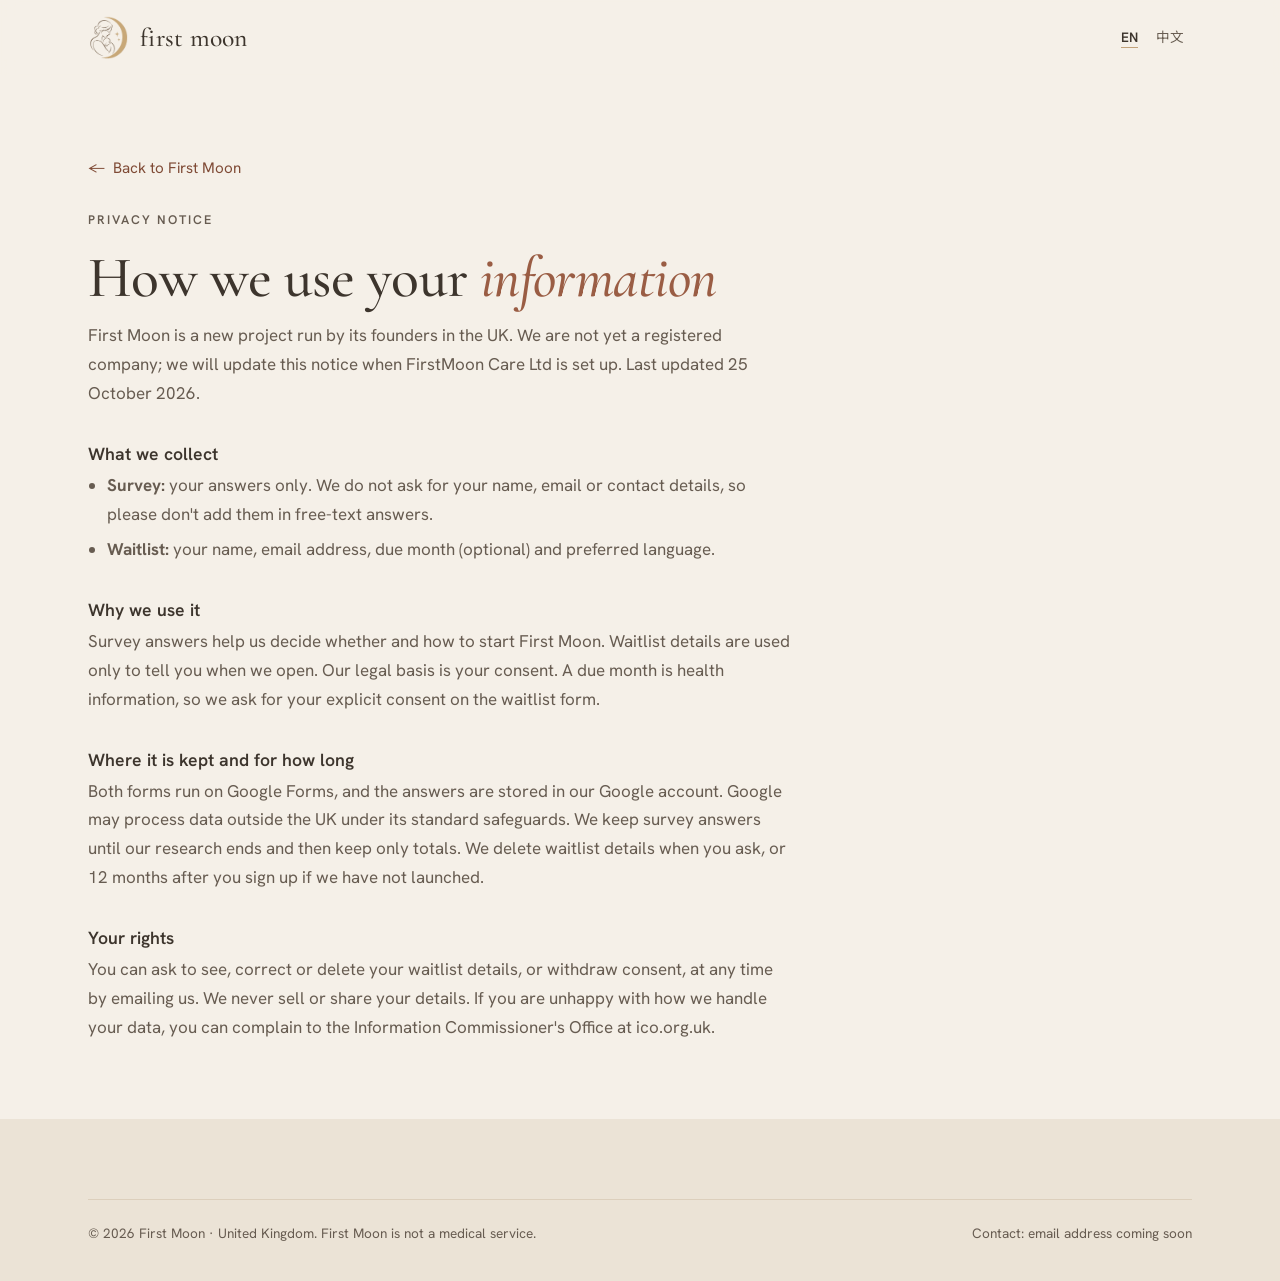
==== privacy.html @ 41c7182c "Redesign: calm earth-tone look, arch and moon-phase motifs, separate privacy page Co-Authored-By: Cl" ====
<!doctype html>
<html lang="en-GB">
<head>
<meta charset="utf-8">
<meta name="viewport" content="width=device-width, initial-scale=1, viewport-fit=cover">
<title>Privacy notice · First Moon 初月</title>
<meta name="description" content="How First Moon uses the information you give us in the survey and on the waitlist.">
<link rel="icon" type="image/png" href="logo/favicon.png">
<link rel="apple-touch-icon" href="logo/apple-touch-icon.png">
<link rel="preconnect" href="https://fonts.googleapis.com">
<link rel="preconnect" href="https://fonts.gstatic.com" crossorigin>
<link rel="stylesheet" href="https://fonts.googleapis.com/css2?family=Cormorant+Garamond:ital,wght@0,400;0,500;1,400;1,500&family=Hanken+Grotesk:wght@400;500;600&family=Noto+Serif+TC:wght@500&family=Noto+Sans+TC:wght@400;500&display=swap">
<link rel="stylesheet" href="assets/site.css">
</head>
<body>
<div class="site" id="site" data-lang="en">

  <header class="nav">
    <div class="wrap nav-in">
      <a class="brand" href="index.html" aria-label="First Moon home">
        <img src="logo/emblem.png" alt="" width="400" height="429">
        <b>first moon</b>
      </a>
      <div class="nav-right">
        <div class="lang" role="group" aria-label="Language / 語言">
          <button type="button" id="lang-en" data-set="en" aria-pressed="true">EN</button>
          <button type="button" id="lang-zh" data-set="zh" aria-pressed="false">中文</button>
        </div>
      </div>
    </div>
  </header>

  <main class="wrap">
    <article class="doc">
      <a class="back" href="index.html"><span aria-hidden="true">←</span> <span class="en">Back to First Moon</span><span class="zh">返回初月首頁</span></a>
      <p class="eyebrow"><span class="en">Privacy notice</span><span class="zh">隱私權聲明</span></p>

      <div class="en">
        <h1>How we use your <em>information</em></h1>
        <p>First Moon is a new project run by its founders in the UK. We are not yet a registered company; we will update this notice when FirstMoon Care Ltd is set up. Last updated 25 October 2026.</p>
        <h2>What we collect</h2>
        <ul>
          <li><b>Survey:</b> your answers only. We do not ask for your name, email or contact details, so please don't add them in free-text answers.</li>
          <li><b>Waitlist:</b> your name, email address, due month (optional) and preferred language.</li>
        </ul>
        <h2>Why we use it</h2>
        <p>Survey answers help us decide whether and how to start First Moon. Waitlist details are used only to tell you when we open. Our legal basis is your consent. A due month is health information, so we ask for your explicit consent on the waitlist form.</p>
        <h2>Where it is kept and for how long</h2>
        <p>Both forms run on Google Forms, and the answers are stored in our Google account. Google may process data outside the UK under its standard safeguards. We keep survey answers until our research ends and then keep only totals. We delete waitlist details when you ask, or 12 months after you sign up if we have not launched.</p>
        <h2>Your rights</h2>
        <p>You can ask to see, correct or delete your waitlist details, or withdraw consent, at any time by emailing us. We never sell or share your details. If you are unhappy with how we handle your data, you can complain to the Information Commissioner's Office at ico.org.uk.</p>
      </div>

      <div class="zh" lang="zh-Hant">
        <h1>我們如何使用您的<em>資料</em></h1>
        <p>初月是由英國創辦人經營的新計畫，目前尚未註冊公司；FirstMoon Care Ltd 成立後我們會更新本聲明。最後更新：2026 年 10 月 25 日。</p>
        <h2>我們收集的資料</h2>
        <ul>
          <li><b>問卷：</b>僅收集您的回答。問卷不會詢問姓名、電子郵件或聯絡方式，也請勿在文字欄位中填寫這些資料。</li>
          <li><b>候補名單：</b>姓名、電子郵件、預產月份（選填）及偏好語言。</li>
        </ul>
        <h2>使用目的</h2>
        <p>問卷回答用於評估是否及如何成立初月；候補名單資料只用於通知您開放的消息。我們以您的同意作為法律依據。由於預產月份屬於健康資訊，候補名單表單會請您明確同意。</p>
        <h2>儲存地點與保存期限</h2>
        <p>兩份表單皆使用 Google 表單，資料存放在我們的 Google 帳戶中，Google 可能依其標準保障措施在英國境外處理資料。研究結束後，我們只保留問卷的統計結果。候補名單資料會在您要求時刪除；若登記後 12 個月內仍未開放，我們也會刪除。</p>
        <h2>您的權利</h2>
        <p>您可以隨時寫信給我們，要求查看、更正或刪除您的候補名單資料，或撤回同意。我們絕不出售或分享您的資料。若對資料處理方式有疑慮，可向英國資訊專員辦公室（ico.org.uk）投訴。</p>
      </div>
    </article>
  </main>

  <footer class="footer">
    <div class="wrap">
      <div class="footer-bottom">
        <p><span class="en">© 2026 First Moon · United Kingdom. First Moon is not a medical service.</span><span class="zh">© 2026 初月 · 英國。初月並非醫療服務。</span></p>
        <p><span class="en">Contact:</span><span class="zh">聯絡我們：</span> <span class="email js-email"><span class="en">email address coming soon</span><span class="zh">電子郵件即將公布</span></span></p>
      </div>
    </div>
  </footer>

</div>
<script src="assets/site.js"></script>
</body>
</html>
---- assets/site.css ----
/* First Moon: calm, light, earth-toned. Arches and moon phases are the only motifs. */
:root {
  --linen: #F5F0E8;
  --oat: #EBE3D6;
  --sand: #DCCFBC;
  --stone: #3D352D;
  --stone-soft: #675C51;
  --clay: #9A5D44;
  --clay-deep: #7F4A35;
  --sage: #7F8C77;
  --sage-tint: #E2E5DA;
  --sage-ink: #5C6855;
  --gold: #C2A27A;
  --white: #FBF8F3;
  --display: "Cormorant Garamond", "Noto Serif TC", Georgia, serif;
  --zh-display: "Noto Serif TC", "Songti TC", "PMingLiU", serif;
  --body: "Hanken Grotesk", "Noto Sans TC", "PingFang TC", "Microsoft JhengHei", system-ui, sans-serif;
  --radius: 20px;
  color-scheme: light;
}

* { box-sizing: border-box; }
html { scroll-behavior: smooth; }
@media (prefers-reduced-motion: reduce) { html { scroll-behavior: auto; } }
body { margin: 0; background: var(--linen); color: var(--stone); font-family: var(--body); font-size: 1.0625rem; line-height: 1.7; -webkit-font-smoothing: antialiased; }
img { max-width: 100%; height: auto; display: block; }
a { color: var(--clay-deep); text-underline-offset: 3px; }
a:focus-visible, button:focus-visible { outline: 2px solid var(--clay); outline-offset: 3px; border-radius: 6px; }
p { margin: 0; }

.wrap { width: 100%; max-width: 72rem; margin: 0 auto; padding-left: max(24px, env(safe-area-inset-left, 0px)); padding-right: max(24px, env(safe-area-inset-right, 0px)); }
@media (max-width: 480px) { .wrap { padding-left: max(18px, env(safe-area-inset-left, 0px)); padding-right: max(18px, env(safe-area-inset-right, 0px)); } }

/* language */
.site[data-lang="en"] .zh, .site[data-lang="zh"] .en { display: none !important; }
.site[data-lang="zh"] { line-height: 1.9; }
.site[data-lang="zh"] .display, .site[data-lang="zh"] h1, .site[data-lang="zh"] h2 { font-family: var(--zh-display); font-weight: 500; letter-spacing: .02em; }

/* type */
.eyebrow { font-size: .78rem; font-weight: 600; letter-spacing: .16em; text-transform: uppercase; color: var(--sage-ink); margin: 0 0 18px; }
.site[data-lang="zh"] .eyebrow { letter-spacing: .3em; }
h1, h2, .display { font-family: var(--display); font-weight: 500; color: var(--stone); margin: 0; text-wrap: balance; }
h1 { font-size: clamp(2.8rem, 6.2vw, 4.9rem); line-height: 1.02; letter-spacing: -.01em; }
h2 { font-size: clamp(2.1rem, 4.2vw, 3.3rem); line-height: 1.08; }
h1 em, h2 em, .display em { font-style: italic; color: var(--clay); }
.site[data-lang="zh"] h1 { font-size: clamp(2.3rem, 5vw, 3.8rem); line-height: 1.25; }
.site[data-lang="zh"] h2 { font-size: clamp(1.8rem, 3.4vw, 2.6rem); line-height: 1.3; }
.site[data-lang="zh"] h1 em, .site[data-lang="zh"] h2 em { font-style: normal; }
h3 { font-size: 1.12rem; font-weight: 600; margin: 0; line-height: 1.35; }
.lede { font-size: 1.2rem; color: var(--stone-soft); max-width: 36rem; text-wrap: pretty; }
.muted { color: var(--stone-soft); }

/* buttons */
.btn { display: inline-flex; align-items: center; justify-content: center; gap: 10px; min-height: 48px; padding: 12px 24px; border-radius: 999px; font: inherit; font-size: .98rem; font-weight: 600; text-decoration: none; border: 1.5px solid transparent; transition: background-color .25s ease, color .25s ease, border-color .25s ease; cursor: pointer; }
.btn.primary { background: var(--clay); color: var(--white); }
.btn.primary:hover { background: var(--clay-deep); }
.btn.quiet { border-color: var(--sand); color: var(--stone); background: transparent; }
.btn.quiet:hover { border-color: var(--stone-soft); }
.btn .arrow { width: 16px; height: 16px; }
.btn[aria-disabled="true"] { opacity: .5; pointer-events: none; }
.soon { font-size: .85rem; color: var(--stone-soft); }

/* nav */
.nav { position: sticky; top: env(safe-area-inset-top, 0px); z-index: 20; background: color-mix(in srgb, var(--linen) 92%, transparent); backdrop-filter: blur(8px); border-bottom: 1px solid transparent; }
.nav-in { display: flex; align-items: center; justify-content: space-between; gap: 20px; padding-block: 16px; }
.brand { display: flex; align-items: center; gap: 12px; color: var(--stone); text-decoration: none; }
.brand img { width: 40px; }
.brand b { font-family: var(--display); font-weight: 500; font-size: 1.6rem; letter-spacing: .01em; line-height: 1; }
.nav-links { display: flex; align-items: center; gap: 28px; font-size: .95rem; }
.nav-links a { color: var(--stone); text-decoration: none; }
.nav-links a:hover { color: var(--clay); }
.nav-right { display: flex; align-items: center; gap: 14px; }
.lang { display: flex; gap: 2px; font-size: .85rem; }
.lang button { font: inherit; background: none; border: 0; padding: 6px 8px; color: var(--stone-soft); cursor: pointer; border-radius: 6px; }
.lang button[aria-pressed="true"] { color: var(--stone); font-weight: 600; text-decoration: underline; text-underline-offset: 5px; text-decoration-color: var(--gold); }
.nav .btn { min-height: 42px; padding: 8px 18px; font-size: .9rem; }
@media (max-width: 900px) { .nav-links { display: none; } }
@media (max-width: 560px) { .nav .btn { display: none; } .brand b { font-size: 1.4rem; } }

/* hero */
.hero { display: grid; grid-template-columns: minmax(0, 1.15fr) minmax(0, .85fr); gap: clamp(32px, 6vw, 80px); align-items: center; padding-block: clamp(40px, 7vw, 96px) clamp(56px, 8vw, 112px); }
.hero-copy { display: grid; gap: 26px; min-width: 0; }
.hero-ctas { display: flex; flex-wrap: wrap; gap: 12px; padding-top: 6px; }
.listening { display: inline-flex; align-items: baseline; gap: 10px; font-size: .9rem; color: var(--stone-soft); }
.listening::before { content: ""; flex: none; transform: translateY(-1px); width: 8px; height: 8px; border-radius: 50%; background: var(--sage); box-shadow: 0 0 0 5px var(--sage-tint); }
.arch { position: relative; aspect-ratio: 4 / 5; max-width: 100%; border-radius: 999px 999px var(--radius) var(--radius); background: var(--oat); display: grid; place-items: center; }
.arch::after { content: ""; position: absolute; inset: 18px; border: 1px solid var(--sand); border-radius: inherit; pointer-events: none; }
.arch img { width: 64%; }
.arch-note { position: absolute; z-index: 1; left: -28px; bottom: 36px; background: var(--white); border-radius: 14px; padding: 14px 18px; display: grid; gap: 2px; font-size: .9rem; box-shadow: 0 18px 40px -24px rgba(61, 53, 45, .45); max-width: 15rem; }
.arch-note b { font-weight: 600; }
.arch-note span { color: var(--stone-soft); font-size: .85rem; }
@media (max-width: 860px) {
  .hero { grid-template-columns: 1fr; }
  .arch { max-width: 360px; width: 100%; justify-self: center; aspect-ratio: 5 / 5.6; }
  .arch-note { left: 12px; bottom: 20px; }
}

/* welcome band */
.welcome { background: var(--oat); }
.welcome .wrap { padding-block: clamp(56px, 8vw, 96px); display: grid; justify-items: center; text-align: center; gap: 18px; }
.welcome .display { font-size: clamp(1.7rem, 3.2vw, 2.4rem); line-height: 1.3; max-width: 46rem; font-weight: 400; }
.site[data-lang="zh"] .welcome .display { font-size: clamp(1.4rem, 2.6vw, 1.9rem); line-height: 1.6; }
.phases { display: flex; gap: 14px; align-items: center; }
.phases svg { width: 18px; height: 18px; }

/* sections */
.section { padding-block: clamp(64px, 9vw, 120px); }
.section-head { display: grid; gap: 0; max-width: 44rem; margin-bottom: clamp(36px, 5vw, 56px); }
.section-head p:last-child { margin-top: 18px; }

.approach { display: grid; grid-template-columns: minmax(0, 1fr) minmax(0, 1fr); gap: clamp(32px, 6vw, 88px); align-items: start; }
.approach-copy { display: grid; gap: 18px; }
.approach-copy p { max-width: 34rem; }
.principles { display: grid; gap: 0; border-top: 1px solid var(--sand); }
.principle { display: grid; grid-template-columns: 52px minmax(0, 1fr); gap: 18px; padding-block: 24px; border-bottom: 1px solid var(--sand); }
.principle p { color: var(--stone-soft); margin-top: 4px; }
.icon { width: 52px; height: 52px; border-radius: 50%; background: var(--sage-tint); color: var(--stone); display: grid; place-items: center; }
.icon svg { width: 26px; height: 26px; fill: none; stroke: currentColor; stroke-width: 1.5; stroke-linecap: round; stroke-linejoin: round; }
@media (max-width: 820px) { .approach { grid-template-columns: 1fr; } }

.services { display: grid; grid-template-columns: repeat(2, minmax(0, 1fr)); gap: 20px; }
.service { background: var(--white); border-radius: var(--radius); padding: clamp(24px, 3vw, 36px); display: grid; gap: 14px; align-content: start; }
.service .icon { background: var(--oat); }
.service p { color: var(--stone-soft); }
.tag { justify-self: start; font-size: .75rem; letter-spacing: .08em; text-transform: uppercase; font-weight: 600; color: var(--sage-ink); border: 1px solid #D3D8CA; border-radius: 999px; padding: 3px 10px; }
.service.later { background: transparent; border: 1px dashed var(--sand); }
@media (max-width: 680px) { .services { grid-template-columns: 1fr; } }
.care-note { margin-top: 28px; display: flex; gap: 14px; align-items: flex-start; font-size: .95rem; color: var(--stone-soft); max-width: 48rem; }
.care-note svg { flex: none; width: 22px; height: 22px; margin-top: 3px; fill: none; stroke: var(--sage); stroke-width: 1.5; stroke-linecap: round; stroke-linejoin: round; }

/* journey */
.journey-band { background: var(--sage-tint); }
.journey { list-style: none; margin: 0; padding: 0; display: grid; grid-template-columns: repeat(3, minmax(0, 1fr)); gap: 0; position: relative; }
.journey::before { content: ""; position: absolute; top: 27px; left: 28px; right: 28px; height: 1px; background: var(--sage); opacity: .5; }
.journey li { position: relative; display: grid; gap: 10px; padding-right: 28px; align-content: start; }
.moon { width: 56px; height: 56px; border-radius: 50%; background: var(--sage-tint); display: grid; place-items: center; }
.moon svg { width: 40px; height: 40px; }
.when { font-size: .8rem; letter-spacing: .1em; text-transform: uppercase; font-weight: 600; color: var(--clay-deep); margin-top: 8px; }
.journey p { color: var(--stone-soft); }
.journey .now .when::after { content: " · now"; color: var(--sage-ink); }
.site[data-lang="zh"] .journey .now .when::after { content: " · 進行中"; }
@media (max-width: 760px) {
  .journey { grid-template-columns: 1fr; gap: 28px; }
  .journey::before { top: 28px; bottom: 28px; left: 27px; right: auto; width: 1px; height: auto; }
  .journey li { grid-template-columns: 56px minmax(0, 1fr); column-gap: 20px; padding-right: 0; }
  .journey li > *:not(.moon) { grid-column: 2; }
  .journey .moon { grid-row: 1 / span 3; }
  .when { margin-top: 0; }
}

/* take part */
.join { display: grid; grid-template-columns: repeat(2, minmax(0, 1fr)); gap: 20px; }
.join-card { border-radius: var(--radius); padding: clamp(28px, 4vw, 44px); display: grid; gap: 16px; align-content: start; }
.join-card.survey { background: var(--stone); color: var(--linen); }
.join-card.survey h3 { color: var(--white); }
.join-card.survey p, .join-card.survey .soon, .join-card.survey .meta { color: #D9CFC2; }
.join-card.survey .btn.primary { background: var(--linen); color: var(--stone); }
.join-card.survey .btn.primary:hover { background: var(--white); }
.join-card.waitlist { background: var(--oat); }
.join-card h3 { font-family: var(--display); font-weight: 500; font-size: 2rem; line-height: 1.1; }
.site[data-lang="zh"] .join-card h3 { font-family: var(--zh-display); font-size: 1.6rem; }
.meta { font-size: .88rem; color: var(--stone-soft); display: flex; gap: 8px; flex-wrap: wrap; }
.join-card .btn { justify-self: start; margin-top: 8px; }
@media (max-width: 760px) { .join { grid-template-columns: 1fr; } }

/* footer */
.footer { background: var(--oat); }
.footer .wrap { padding-block: clamp(48px, 7vw, 80px) 36px; display: grid; gap: 40px; }
.footer-top { display: grid; grid-template-columns: minmax(0, 1fr) auto; gap: 40px; align-items: end; }
.footer-top img { width: 220px; }
.footer-links { display: grid; gap: 8px; font-size: .95rem; justify-items: end; }
.footer-links a { color: var(--stone); text-decoration: none; }
.footer-links a:hover { color: var(--clay); }
.footer-bottom { border-top: 1px solid var(--sand); padding-top: 22px; display: flex; flex-wrap: wrap; justify-content: space-between; gap: 10px 32px; font-size: .85rem; color: var(--stone-soft); }
.footer-bottom p { max-width: 44rem; }
.email { user-select: all; }
@media (max-width: 640px) { .footer-top { grid-template-columns: 1fr; } .footer-links { justify-items: start; } }

/* privacy page */
.doc { max-width: 44rem; padding-block: clamp(40px, 6vw, 80px); }
.doc h1 { font-size: clamp(2.4rem, 5vw, 3.6rem); margin-bottom: 14px; }
.doc h2 { font-family: var(--body); font-size: 1.1rem; font-weight: 600; margin: 36px 0 8px; }
.site[data-lang="zh"] .doc h2 { font-family: var(--body); font-size: 1.1rem; }
.doc p, .doc li { color: var(--stone-soft); }
.doc p + p { margin-top: 12px; }
.doc ul { padding-left: 1.2rem; margin: 0; display: grid; gap: 6px; }
.back { display: inline-flex; gap: 8px; align-items: center; font-size: .95rem; margin-bottom: 28px; text-decoration: none; }

/* gentle entrance from a visible resting state */
@media (prefers-reduced-motion: no-preference) {
  .hero-copy > *, .arch { animation: rise .9s cubic-bezier(.2, .7, .2, 1) both; }
  .hero-copy > *:nth-child(2) { animation-delay: .06s; }
  .hero-copy > *:nth-child(3) { animation-delay: .12s; }
  .hero-copy > *:nth-child(4) { animation-delay: .18s; }
  .arch { animation-delay: .1s; }
  @keyframes rise { from { transform: translateY(10px); opacity: .6; } to { transform: none; opacity: 1; } }
}
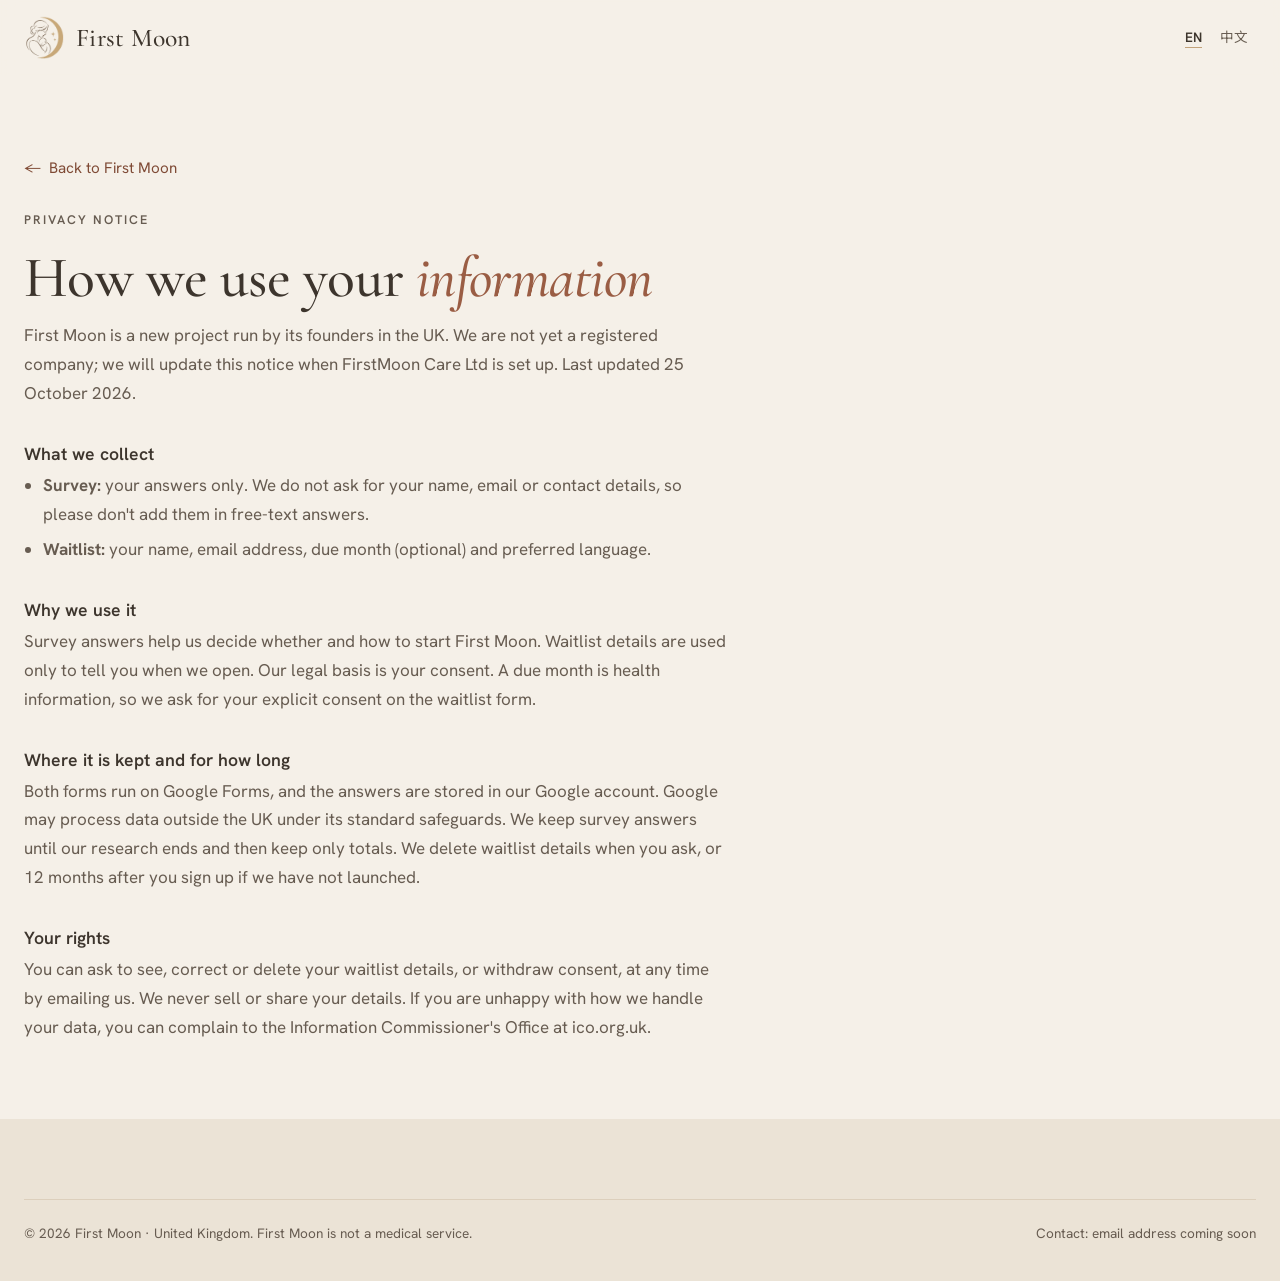
==== commit 4a1c413a: "Capitalise First Moon, add survey announcement bar and call-out card, fill wide screens - Brand set " ====
--- a/privacy.html
+++ b/privacy.html
@@ -19,7 +19,7 @@
     <div class="wrap nav-in">
       <a class="brand" href="index.html" aria-label="First Moon home">
         <img src="logo/emblem.png" alt="" width="400" height="429">
-        <b>first moon</b>
+        <b>First Moon</b>
       </a>
       <div class="nav-right">
         <div class="lang" role="group" aria-label="Language / 語言">
--- a/assets/site.css
+++ b/assets/site.css
@@ -28,7 +28,7 @@
 a:focus-visible, button:focus-visible { outline: 2px solid var(--clay); outline-offset: 3px; border-radius: 6px; }
 p { margin: 0; }
 
-.wrap { width: 100%; max-width: 72rem; margin: 0 auto; padding-left: max(24px, env(safe-area-inset-left, 0px)); padding-right: max(24px, env(safe-area-inset-right, 0px)); }
+.wrap { width: 100%; max-width: 80rem; margin: 0 auto; padding-left: max(24px, env(safe-area-inset-left, 0px)); padding-right: max(24px, env(safe-area-inset-right, 0px)); }
 @media (max-width: 480px) { .wrap { padding-left: max(18px, env(safe-area-inset-left, 0px)); padding-right: max(18px, env(safe-area-inset-right, 0px)); } }
 
 /* language */
@@ -40,7 +40,7 @@
 .eyebrow { font-size: .78rem; font-weight: 600; letter-spacing: .16em; text-transform: uppercase; color: var(--sage-ink); margin: 0 0 18px; }
 .site[data-lang="zh"] .eyebrow { letter-spacing: .3em; }
 h1, h2, .display { font-family: var(--display); font-weight: 500; color: var(--stone); margin: 0; text-wrap: balance; }
-h1 { font-size: clamp(2.8rem, 6.2vw, 4.9rem); line-height: 1.02; letter-spacing: -.01em; }
+h1 { font-size: clamp(2.8rem, 5.6vw, 5.4rem); line-height: 1.02; letter-spacing: -.01em; }
 h2 { font-size: clamp(2.1rem, 4.2vw, 3.3rem); line-height: 1.08; }
 h1 em, h2 em, .display em { font-style: italic; color: var(--clay); }
 .site[data-lang="zh"] h1 { font-size: clamp(2.3rem, 5vw, 3.8rem); line-height: 1.25; }
@@ -78,21 +78,47 @@
 @media (max-width: 560px) { .nav .btn { display: none; } .brand b { font-size: 1.4rem; } }
 
 /* hero */
-.hero { display: grid; grid-template-columns: minmax(0, 1.15fr) minmax(0, .85fr); gap: clamp(32px, 6vw, 80px); align-items: center; padding-block: clamp(40px, 7vw, 96px) clamp(56px, 8vw, 112px); }
+.hero { position: relative; display: grid; grid-template-columns: minmax(0, 1.05fr) minmax(0, .95fr); gap: clamp(32px, 6vw, 80px); align-items: center; padding-block: clamp(40px, 7vw, 96px) clamp(56px, 8vw, 112px); }
 .hero-copy { display: grid; gap: 26px; min-width: 0; }
 .hero-ctas { display: flex; flex-wrap: wrap; gap: 12px; padding-top: 6px; }
 .listening { display: inline-flex; align-items: baseline; gap: 10px; font-size: .9rem; color: var(--stone-soft); }
 .listening::before { content: ""; flex: none; transform: translateY(-1px); width: 8px; height: 8px; border-radius: 50%; background: var(--sage); box-shadow: 0 0 0 5px var(--sage-tint); }
-.arch { position: relative; aspect-ratio: 4 / 5; max-width: 100%; border-radius: 999px 999px var(--radius) var(--radius); background: var(--oat); display: grid; place-items: center; }
+.arch { position: relative; aspect-ratio: 4 / 5; width: 100%; max-width: 580px; justify-self: end; border-radius: 999px 999px var(--radius) var(--radius); background: var(--oat); display: grid; place-items: center; }
 .arch::after { content: ""; position: absolute; inset: 18px; border: 1px solid var(--sand); border-radius: inherit; pointer-events: none; }
 .arch img { width: 64%; }
-.arch-note { position: absolute; z-index: 1; left: -28px; bottom: 36px; background: var(--white); border-radius: 14px; padding: 14px 18px; display: grid; gap: 2px; font-size: .9rem; box-shadow: 0 18px 40px -24px rgba(61, 53, 45, .45); max-width: 15rem; }
-.arch-note b { font-weight: 600; }
-.arch-note span { color: var(--stone-soft); font-size: .85rem; }
+/* the survey call-out on the arch */
+.arch-note { position: absolute; z-index: 2; left: -40px; bottom: 40px; width: min(18.5rem, calc(100% - 24px)); background: var(--clay); color: var(--white); text-decoration: none; border-radius: 18px; padding: 20px 22px; display: grid; gap: 6px; box-shadow: 0 26px 50px -26px rgba(61, 53, 45, .6); }
+.arch-note:hover { background: var(--clay-deep); color: var(--white); }
+.note-top { display: inline-flex; align-items: center; gap: 10px; font-size: .74rem; font-weight: 600; letter-spacing: .14em; text-transform: uppercase; color: #F3E3D8; }
+.note-title { font-family: var(--display); font-weight: 500; font-size: 1.75rem; line-height: 1.1; }
+.site[data-lang="zh"] .note-title { font-family: var(--zh-display); font-size: 1.4rem; }
+.note-meta { font-size: .88rem; color: #F3E3D8; }
+.note-cta { display: inline-flex; align-items: center; gap: 8px; margin-top: 6px; font-weight: 600; font-size: .95rem; border-top: 1px solid rgba(251, 248, 243, .3); padding-top: 12px; }
+.note-cta .arrow { width: 16px; height: 16px; }
+.live-dot { position: relative; flex: none; width: 8px; height: 8px; border-radius: 50%; background: #CFE0C6; box-shadow: 0 0 0 4px rgba(207, 224, 198, .25); }
+
+/* announcement bar */
+.announce { display: block; background: var(--stone); color: var(--linen); text-decoration: none; font-size: .9rem; }
+.announce:hover { color: var(--white); }
+.announce-in { display: flex; align-items: center; justify-content: center; gap: 12px 14px; padding-block: 10px; flex-wrap: wrap; text-align: center; }
+.announce-text b { font-weight: 600; }
+.announce-cta { display: inline-flex; align-items: center; gap: 6px; font-weight: 600; color: #E9D3B6; text-decoration: underline; text-underline-offset: 4px; text-decoration-color: rgba(233, 211, 182, .5); }
+.announce-cta .arrow { width: 14px; height: 14px; }
+@media (max-width: 560px) { .announce-in { font-size: .84rem; gap: 6px 10px; } .announce .live-dot { display: none; } }
+
+/* orbit rings fill the sides of wide screens */
+.hero-band { position: relative; overflow: hidden; }
+.orbit { position: absolute; pointer-events: none; width: 640px; height: 640px; opacity: .65; }
+.orbit-left { left: -360px; top: -40px; }
+.orbit-right { right: -400px; bottom: -260px; }
+@media (min-width: 1400px) { .orbit-left { left: calc((50% - 40rem) / 2 - 320px); top: -20px; } .orbit-right { right: calc((50% - 40rem) / 2 - 320px); bottom: -220px; } }
+@media (max-width: 860px) { .orbit-right { display: none; } .orbit-left { left: -440px; top: -120px; opacity: .4; } }
+.orbit-moon { transform-box: view-box; transform-origin: 320px 320px; }
 @media (max-width: 860px) {
   .hero { grid-template-columns: 1fr; }
   .arch { max-width: 360px; width: 100%; justify-self: center; aspect-ratio: 5 / 5.6; }
   .arch-note { left: 12px; bottom: 20px; }
+  .arch { justify-self: center; }
 }
 
 /* welcome band */
@@ -100,6 +126,9 @@
 .welcome .wrap { padding-block: clamp(56px, 8vw, 96px); display: grid; justify-items: center; text-align: center; gap: 18px; }
 .welcome .display { font-size: clamp(1.7rem, 3.2vw, 2.4rem); line-height: 1.3; max-width: 46rem; font-weight: 400; }
 .site[data-lang="zh"] .welcome .display { font-size: clamp(1.4rem, 2.6vw, 1.9rem); line-height: 1.6; }
+.film { width: 100%; margin: 22px 0 0; border-radius: var(--radius); overflow: hidden; aspect-ratio: 1280 / 548; background: var(--sand); }
+.film video { width: 100%; height: 100%; object-fit: cover; display: block; }
+@media (max-width: 640px) { .film { aspect-ratio: 4 / 3; } }
 .phases { display: flex; gap: 14px; align-items: center; }
 .phases svg { width: 18px; height: 18px; }
 
@@ -119,10 +148,12 @@
 @media (max-width: 820px) { .approach { grid-template-columns: 1fr; } }
 
 .services { display: grid; grid-template-columns: repeat(2, minmax(0, 1fr)); gap: 20px; }
-.service { background: var(--white); border-radius: var(--radius); padding: clamp(24px, 3vw, 36px); display: grid; gap: 14px; align-content: start; }
+@media (min-width: 1240px) { .services { grid-template-columns: repeat(4, minmax(0, 1fr)); } }
+.service { background: var(--white); border-radius: var(--radius); padding: clamp(24px, 3vw, 36px); display: flex; flex-direction: column; gap: 14px; }
+.service .tag { margin-top: auto; }
 .service .icon { background: var(--oat); }
 .service p { color: var(--stone-soft); }
-.tag { justify-self: start; font-size: .75rem; letter-spacing: .08em; text-transform: uppercase; font-weight: 600; color: var(--sage-ink); border: 1px solid #D3D8CA; border-radius: 999px; padding: 3px 10px; }
+.tag { justify-self: start; align-self: flex-start; font-size: .75rem; letter-spacing: .08em; text-transform: uppercase; font-weight: 600; color: var(--sage-ink); border: 1px solid #D3D8CA; border-radius: 999px; padding: 3px 10px; }
 .service.later { background: transparent; border: 1px dashed var(--sand); }
 @media (max-width: 680px) { .services { grid-template-columns: 1fr; } }
 .care-note { margin-top: 28px; display: flex; gap: 14px; align-items: flex-start; font-size: .95rem; color: var(--stone-soft); max-width: 48rem; }
@@ -167,7 +198,11 @@
 .footer { background: var(--oat); }
 .footer .wrap { padding-block: clamp(48px, 7vw, 80px) 36px; display: grid; gap: 40px; }
 .footer-top { display: grid; grid-template-columns: minmax(0, 1fr) auto; gap: 40px; align-items: end; }
-.footer-top img { width: 220px; }
+.footer-brand { display: flex; align-items: center; gap: 18px; color: var(--stone); text-decoration: none; }
+.footer-brand img { width: 84px; }
+.footer-brand span { display: grid; gap: 4px; }
+.footer-brand b { font-family: var(--display); font-weight: 500; font-size: 2.6rem; line-height: 1; }
+.footer-brand small { font-size: .74rem; letter-spacing: .26em; text-transform: uppercase; color: var(--stone-soft); }
 .footer-links { display: grid; gap: 8px; font-size: .95rem; justify-items: end; }
 .footer-links a { color: var(--stone); text-decoration: none; }
 .footer-links a:hover { color: var(--clay); }
@@ -186,12 +221,60 @@
 .doc ul { padding-left: 1.2rem; margin: 0; display: grid; gap: 6px; }
 .back { display: inline-flex; gap: 8px; align-items: center; font-size: .95rem; margin-bottom: 28px; text-decoration: none; }
 
-/* gentle entrance from a visible resting state */
+/* ---------- motion: slow, soft, never busy ---------- */
+.nav { transition: border-color .4s ease, box-shadow .4s ease; }
+.nav.scrolled { border-bottom-color: var(--sand); box-shadow: 0 10px 30px -28px rgba(61, 53, 45, .5); }
+.arch img { position: relative; z-index: 1; }
+.arch-glow { position: absolute; inset: 22% 18%; border-radius: 50%; background: radial-gradient(closest-side, rgba(255, 252, 245, .9), rgba(255, 252, 245, 0)); pointer-events: none; }
+.arch video { position: absolute; inset: 0; width: 100%; height: 100%; object-fit: cover; border-radius: inherit; }
+.arch.has-video::after { border-color: rgba(251, 248, 243, .55); z-index: 1; }
+.arch.has-video .arch-glow, .arch.has-video > img { display: none; }
+.service, .join-card { transition: transform .5s cubic-bezier(.2, .7, .2, 1), box-shadow .5s ease; }
+.btn .arrow { transition: transform .35s ease; }
+
 @media (prefers-reduced-motion: no-preference) {
-  .hero-copy > *, .arch { animation: rise .9s cubic-bezier(.2, .7, .2, 1) both; }
-  .hero-copy > *:nth-child(2) { animation-delay: .06s; }
-  .hero-copy > *:nth-child(3) { animation-delay: .12s; }
-  .hero-copy > *:nth-child(4) { animation-delay: .18s; }
-  .arch { animation-delay: .1s; }
-  @keyframes rise { from { transform: translateY(10px); opacity: .6; } to { transform: none; opacity: 1; } }
-}
+  /* hero entrance: words settle in one after another, the italic word last */
+  .hero-copy > * { animation: rise 1.1s cubic-bezier(.2, .7, .2, 1) both; }
+  .hero-copy > *:nth-child(2) { animation-delay: .08s; }
+  .hero-copy > *:nth-child(3) { animation-delay: .22s; }
+  .hero-copy > *:nth-child(4) { animation-delay: .32s; }
+  .hero-copy > *:nth-child(5) { animation-delay: .42s; }
+  .hero h1 em { display: inline-block; animation: settle 1.6s .45s cubic-bezier(.2, .7, .2, 1) both; }
+  .arch { animation: rise 1.3s .12s cubic-bezier(.2, .7, .2, 1) both; }
+  .arch > img { animation: float 9s ease-in-out infinite; }
+  .arch-glow { animation: breathe 9s ease-in-out infinite; }
+  .arch-note { animation: rise 1s .9s cubic-bezier(.2, .7, .2, 1) both, float 11s 2s ease-in-out infinite; }
+  .listening::before { animation: pulse 3.2s ease-in-out infinite; }
+  .live-dot::after { content: ""; position: absolute; inset: 0; border-radius: 50%; background: #CFE0C6; animation: ping 2.4s cubic-bezier(0, 0, .2, 1) infinite; }
+  .orbit-moon { animation: orbit 90s linear infinite; }
+  .orbit-moon.slow { animation-duration: 140s; animation-direction: reverse; }
+  .arch-note:hover .arrow, .announce:hover .arrow { transform: translateX(3px); }
+  @keyframes ping { 0% { transform: scale(1); opacity: .7; } 80%, 100% { transform: scale(2.6); opacity: 0; } }
+  @keyframes orbit { to { transform: rotate(360deg); } }
+
+  /* hover */
+  .service:hover, .join-card:hover { transform: translateY(-4px); box-shadow: 0 24px 50px -36px rgba(61, 53, 45, .45); }
+  .btn:hover .arrow { transform: translateX(3px); }
+
+  /* scroll reveals: only applied to content that starts below the fold (see site.js) */
+  .will-reveal { opacity: 0; transform: translateY(18px); transition: opacity 1s cubic-bezier(.2, .7, .2, 1), transform 1s cubic-bezier(.2, .7, .2, 1); transition-delay: var(--d, 0s); }
+  .will-reveal.revealed { opacity: 1; transform: none; }
+
+  /* the welcome moon waxes, one phase at a time */
+  .phases svg { opacity: .25; transform: scale(.85); transition: opacity .8s ease, transform .8s ease; }
+  .phases.revealed svg, .phases:not(.will-wax) svg { opacity: 1; transform: none; }
+  .phases.revealed svg:nth-child(2) { transition-delay: .25s; }
+  .phases.revealed svg:nth-child(3) { transition-delay: .5s; }
+  .phases.revealed svg:nth-child(4) { transition-delay: .75s; }
+
+  /* the journey line draws across, then each moon appears */
+  .journey.will-draw::before { transform: scaleX(0); transform-origin: left; transition: transform 1.6s cubic-bezier(.4, 0, .2, 1); }
+  .journey.will-draw.revealed::before { transform: none; }
+  @media (max-width: 760px) { .journey.will-draw::before { transform: scaleY(0); transform-origin: top; } }
+
+  @keyframes rise { from { transform: translateY(14px); opacity: .4; } to { transform: none; opacity: 1; } }
+  @keyframes settle { from { transform: translateY(8px); opacity: 0; filter: blur(4px); } to { transform: none; opacity: 1; filter: none; } }
+  @keyframes float { 0%, 100% { transform: translateY(0); } 50% { transform: translateY(-7px); } }
+  @keyframes breathe { 0%, 100% { opacity: .55; transform: scale(.94); } 50% { opacity: 1; transform: scale(1.04); } }
+  @keyframes pulse { 0%, 100% { box-shadow: 0 0 0 5px var(--sage-tint); } 50% { box-shadow: 0 0 0 9px rgba(226, 229, 218, .4); } }
+}
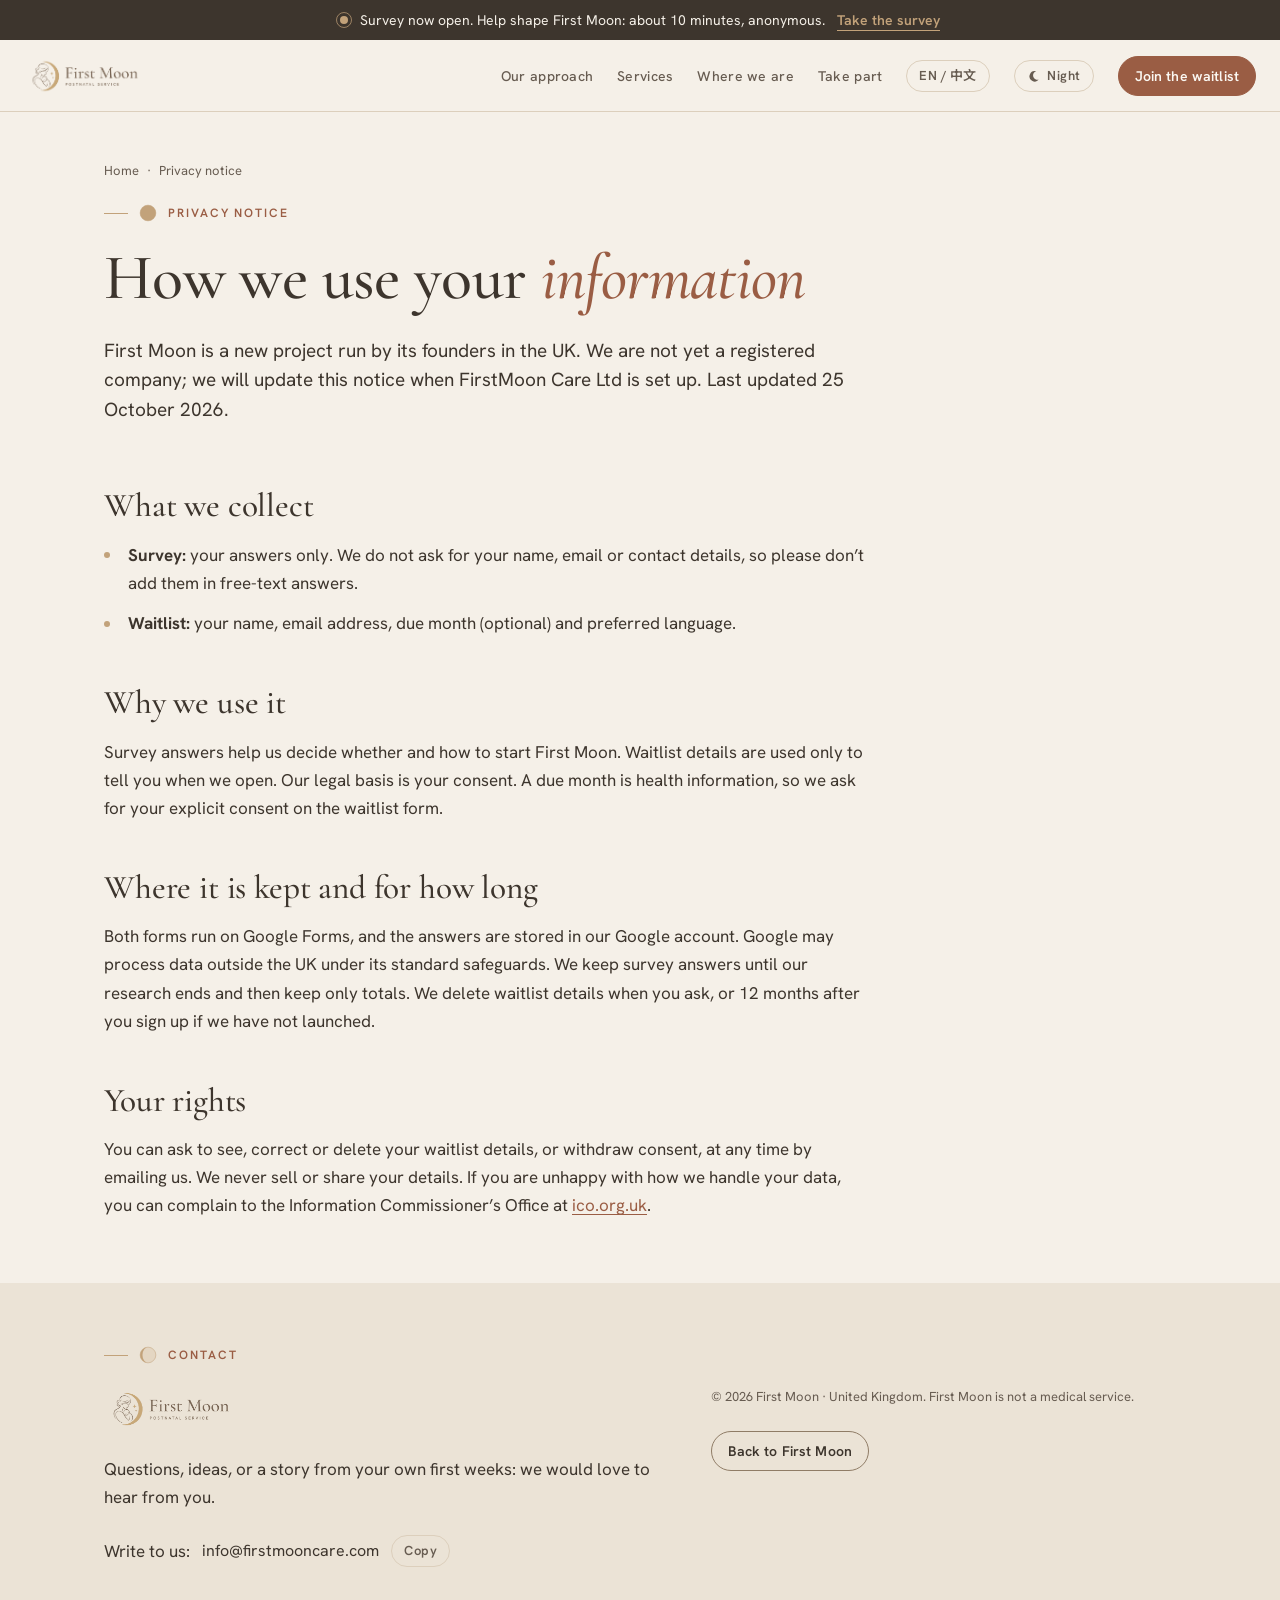
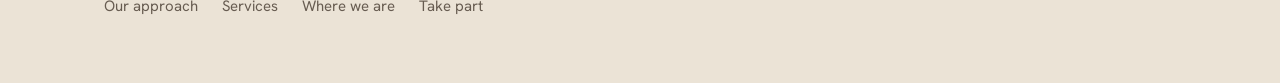
==== commit 409e5c72: "Rebuild the site in the Claude Design "moon dial" design - New home page: on wide screens the page h" ====
--- a/privacy.html
+++ b/privacy.html
@@ -1,84 +1,114 @@
 <!doctype html>
-<html lang="en-GB">
+<html lang="en" data-home="./">
 <head>
 <meta charset="utf-8">
 <meta name="viewport" content="width=device-width, initial-scale=1, viewport-fit=cover">
-<title>Privacy notice · First Moon 初月</title>
+<title>Privacy notice — First Moon</title>
 <meta name="description" content="How First Moon uses the information you give us in the survey and on the waitlist.">
-<link rel="icon" type="image/png" href="logo/favicon.png">
-<link rel="apple-touch-icon" href="logo/apple-touch-icon.png">
 <link rel="preconnect" href="https://fonts.googleapis.com">
 <link rel="preconnect" href="https://fonts.gstatic.com" crossorigin>
-<link rel="stylesheet" href="https://fonts.googleapis.com/css2?family=Cormorant+Garamond:ital,wght@0,400;0,500;1,400;1,500&family=Hanken+Grotesk:wght@400;500;600&family=Noto+Serif+TC:wght@500&family=Noto+Sans+TC:wght@400;500&display=swap">
+<link rel="stylesheet" href="https://fonts.googleapis.com/css2?family=Cormorant+Garamond:ital,wght@0,400;0,500;0,600;1,400;1,500&family=Hanken+Grotesk:wght@400;500;600&family=Noto+Serif+TC:wght@400;600&family=Noto+Sans+TC:wght@400;500&display=swap">
 <link rel="stylesheet" href="assets/site.css">
+<link rel="icon" type="image/png" href="assets/favicon.png">
+<link rel="apple-touch-icon" href="assets/apple-touch-icon.png">
 </head>
 <body>
-<div class="site" id="site" data-lang="en">
+<div class="rp" id="rp" aria-hidden="true"></div>
+<div class="announce" role="region" aria-label="Announcement"><span class="live" aria-hidden="true"></span><span data-i="announce"></span><a data-href="survey" href="./#takepart" data-i="announce_cta"></a></div>
+<header class="bar">
+  <a class="logo" href="./" aria-label="First Moon, home"><img class="logo-day" src="assets/lockup-day.png" alt="First Moon — postnatal service" width="1019" height="338"><img class="logo-night" src="assets/lockup-night.png" alt="" width="1019" height="338" aria-hidden="true"></a>
+  <nav class="nav" aria-label="Site">
+    <a class="link" href="./#approach" data-i="nav_approach"></a>
+    <a class="link" href="./#services" data-i="nav_services"></a>
+    <a class="link" href="./#where" data-i="nav_where"></a>
+    <a class="link" href="./#takepart" data-i="nav_takepart"></a>
+    <button class="pill lang" type="button" id="lang-btn" aria-label="Switch language">EN / 中文</button>
+    <button class="pill theme" type="button" id="theme-btn" aria-pressed="false"><svg viewBox="0 0 16 16" aria-hidden="true"><path d="M10.5 2.5a6 6 0 1 0 3 9.6A5 5 0 0 1 10.5 2.5z" fill="currentColor"/></svg><span data-i="theme_night"></span></button>
+    <a class="btn small" data-href="waitlist" href="./#waitlist" data-i="nav_waitlist"></a>
+  </nav>
+</header>
 
-  <header class="nav">
-    <div class="wrap nav-in">
-      <a class="brand" href="index.html" aria-label="First Moon home">
-        <img src="logo/emblem.png" alt="" width="400" height="429">
-        <b>First Moon</b>
-      </a>
-      <div class="nav-right">
-        <div class="lang" role="group" aria-label="Language / 語言">
-          <button type="button" id="lang-en" data-set="en" aria-pressed="true">EN</button>
-          <button type="button" id="lang-zh" data-set="zh" aria-pressed="false">中文</button>
-        </div>
+<main>
+  <section class="hero wrap doc-hero">
+    <div class="col">
+      <p class="breadcrumb"><a href="./" data-i="crumb_home"></a><span data-i="privacy_title"></span></p>
+      <div>
+        <p class="eyebrow label"><svg class="ph" viewBox="-102 -102 204 204" aria-hidden="true"><circle class="shade" r="100"></circle><path class="lit" data-p="0.5"></path><circle class="rim" r="100"></circle></svg><span data-i="privacy_title"></span></p>
+        <h1 class="display" data-i="title_html" data-html></h1>
       </div>
+      <p class="lede" data-i="lede"></p>
     </div>
-  </header>
+  </section>
 
-  <main class="wrap">
-    <article class="doc">
-      <a class="back" href="index.html"><span aria-hidden="true">←</span> <span class="en">Back to First Moon</span><span class="zh">返回初月首頁</span></a>
-      <p class="eyebrow"><span class="en">Privacy notice</span><span class="zh">隱私權聲明</span></p>
-
+  <section class="section doc-body">
+    <div class="wrap"><article class="doc fx">
       <div class="en">
-        <h1>How we use your <em>information</em></h1>
-        <p>First Moon is a new project run by its founders in the UK. We are not yet a registered company; we will update this notice when FirstMoon Care Ltd is set up. Last updated 25 October 2026.</p>
-        <h2>What we collect</h2>
-        <ul>
-          <li><b>Survey:</b> your answers only. We do not ask for your name, email or contact details, so please don't add them in free-text answers.</li>
+        <h2 class="title">What we collect</h2>
+        <ul class="list body">
+          <li><b>Survey:</b> your answers only. We do not ask for your name, email or contact details, so please don’t add them in free-text answers.</li>
           <li><b>Waitlist:</b> your name, email address, due month (optional) and preferred language.</li>
         </ul>
-        <h2>Why we use it</h2>
-        <p>Survey answers help us decide whether and how to start First Moon. Waitlist details are used only to tell you when we open. Our legal basis is your consent. A due month is health information, so we ask for your explicit consent on the waitlist form.</p>
-        <h2>Where it is kept and for how long</h2>
-        <p>Both forms run on Google Forms, and the answers are stored in our Google account. Google may process data outside the UK under its standard safeguards. We keep survey answers until our research ends and then keep only totals. We delete waitlist details when you ask, or 12 months after you sign up if we have not launched.</p>
-        <h2>Your rights</h2>
-        <p>You can ask to see, correct or delete your waitlist details, or withdraw consent, at any time by emailing us. We never sell or share your details. If you are unhappy with how we handle your data, you can complain to the Information Commissioner's Office at ico.org.uk.</p>
+        <h2 class="title">Why we use it</h2>
+        <p class="body">Survey answers help us decide whether and how to start First Moon. Waitlist details are used only to tell you when we open. Our legal basis is your consent. A due month is health information, so we ask for your explicit consent on the waitlist form.</p>
+        <h2 class="title">Where it is kept and for how long</h2>
+        <p class="body">Both forms run on Google Forms, and the answers are stored in our Google account. Google may process data outside the UK under its standard safeguards. We keep survey answers until our research ends and then keep only totals. We delete waitlist details when you ask, or 12 months after you sign up if we have not launched.</p>
+        <h2 class="title">Your rights</h2>
+        <p class="body">You can ask to see, correct or delete your waitlist details, or withdraw consent, at any time by emailing us. We never sell or share your details. If you are unhappy with how we handle your data, you can complain to the Information Commissioner’s Office at <a href="https://ico.org.uk" target="_blank" rel="noopener">ico.org.uk</a>.</p>
       </div>
-
       <div class="zh" lang="zh-Hant">
-        <h1>我們如何使用您的<em>資料</em></h1>
-        <p>初月是由英國創辦人經營的新計畫，目前尚未註冊公司；FirstMoon Care Ltd 成立後我們會更新本聲明。最後更新：2026 年 10 月 25 日。</p>
-        <h2>我們收集的資料</h2>
-        <ul>
+        <h2 class="title">我們收集的資料</h2>
+        <ul class="list body">
           <li><b>問卷：</b>僅收集您的回答。問卷不會詢問姓名、電子郵件或聯絡方式，也請勿在文字欄位中填寫這些資料。</li>
           <li><b>候補名單：</b>姓名、電子郵件、預產月份（選填）及偏好語言。</li>
         </ul>
-        <h2>使用目的</h2>
-        <p>問卷回答用於評估是否及如何成立初月；候補名單資料只用於通知您開放的消息。我們以您的同意作為法律依據。由於預產月份屬於健康資訊，候補名單表單會請您明確同意。</p>
-        <h2>儲存地點與保存期限</h2>
-        <p>兩份表單皆使用 Google 表單，資料存放在我們的 Google 帳戶中，Google 可能依其標準保障措施在英國境外處理資料。研究結束後，我們只保留問卷的統計結果。候補名單資料會在您要求時刪除；若登記後 12 個月內仍未開放，我們也會刪除。</p>
-        <h2>您的權利</h2>
-        <p>您可以隨時寫信給我們，要求查看、更正或刪除您的候補名單資料，或撤回同意。我們絕不出售或分享您的資料。若對資料處理方式有疑慮，可向英國資訊專員辦公室（ico.org.uk）投訴。</p>
+        <h2 class="title">使用目的</h2>
+        <p class="body">問卷回答用於評估是否及如何成立初月；候補名單資料只用於通知您開放的消息。我們以您的同意作為法律依據。由於預產月份屬於健康資訊，候補名單表單會請您明確同意。</p>
+        <h2 class="title">儲存地點與保存期限</h2>
+        <p class="body">兩份表單皆使用 Google 表單，資料存放在我們的 Google 帳戶中，Google 可能依其標準保障措施在英國境外處理資料。研究結束後，我們只保留問卷的統計結果。候補名單資料會在您要求時刪除；若登記後 12 個月內仍未開放，我們也會刪除。</p>
+        <h2 class="title">您的權利</h2>
+        <p class="body">您可以隨時寫信給我們，要求查看、更正或刪除您的候補名單資料，或撤回同意。我們絕不出售或分享您的資料。若對資料處理方式有疑慮，可向英國資訊專員辦公室（<a href="https://ico.org.uk" target="_blank" rel="noopener">ico.org.uk</a>）投訴。</p>
       </div>
-    </article>
-  </main>
+    </article></div>
+  </section>
+</main>
 
-  <footer class="footer">
-    <div class="wrap">
-      <div class="footer-bottom">
-        <p><span class="en">© 2026 First Moon · United Kingdom. First Moon is not a medical service.</span><span class="zh">© 2026 初月 · 英國。初月並非醫療服務。</span></p>
-        <p><span class="en">Contact:</span><span class="zh">聯絡我們：</span> <span class="email js-email"><span class="en">email address coming soon</span><span class="zh">電子郵件即將公布</span></span></p>
+<footer class="section band" id="contact">
+  <div class="wrap">
+    <p class="eyebrow label"><svg class="ph" viewBox="-102 -102 204 204" aria-hidden="true"><circle class="shade" r="100"></circle><path class="lit" data-p="0.875"></path><circle class="rim" r="100"></circle></svg><span data-i="contact_eyebrow"></span></p>
+    <div class="contact">
+      <div class="col">
+        <div class="foot-logo"><img class="logo-day" src="assets/lockup-day.png" alt="First Moon — postnatal service" width="1019" height="338"><img class="logo-night" src="assets/lockup-night.png" alt="" aria-hidden="true" width="1019" height="338"></div>
+        <p class="body" data-i="contact_p"></p>
+        <p class="email body"><span data-i="contact_label"></span> <code data-email></code><button class="pill" type="button" id="copy-btn" data-i="copy"></button></p>
+        <ul class="foot-links">
+          <li><a href="./#approach" data-i="nav_approach"></a></li>
+          <li><a href="./#services" data-i="nav_services"></a></li>
+          <li><a href="./#where" data-i="nav_where"></a></li>
+          <li><a href="./#takepart" data-i="nav_takepart"></a></li>
+        </ul>
+      </div>
+      <div class="col">
+                <p class="legal" data-i="legal"></p>
+        <a class="btn ghost small" href="./" data-i="back_home" style="justify-self:start"></a>
       </div>
     </div>
-  </footer>
+  </div>
+</footer>
 
-</div>
+<script src="assets/config.js"></script>
+<script>window.FM_I18N = {
+  title: { en: 'Privacy notice', zh: '隱私權聲明' },
+  en: {
+    title_html: 'How we use your <em>information</em>',
+    lede: 'First Moon is a new project run by its founders in the UK. We are not yet a registered company; we will update this notice when FirstMoon Care Ltd is set up. Last updated 25 October 2026.',
+    back_home: 'Back to First Moon'
+  },
+  zh: {
+    title_html: '我們如何使用您的<em>資料</em>',
+    lede: '初月是由英國創辦人經營的新計畫，目前尚未註冊公司；FirstMoon Care Ltd 成立後我們會更新本聲明。最後更新：2026 年 10 月 25 日。',
+    back_home: '返回初月首頁'
+  }
+};</script>
 <script src="assets/site.js"></script>
 </body>
 </html>
--- a/assets/site.css
+++ b/assets/site.css
@@ -1,280 +1,225 @@
-/* First Moon: calm, light, earth-toned. Arches and moon phases are the only motifs. */
+/* First Moon — shared styles for the inner pages. Tokens, type and components follow the First Moon design system (Day, with Night as a toggle). */
 :root {
-  --linen: #F5F0E8;
-  --oat: #EBE3D6;
-  --sand: #DCCFBC;
-  --stone: #3D352D;
-  --stone-soft: #675C51;
-  --clay: #9A5D44;
-  --clay-deep: #7F4A35;
-  --sage: #7F8C77;
-  --sage-tint: #E2E5DA;
-  --sage-ink: #5C6855;
-  --gold: #C2A27A;
-  --white: #FBF8F3;
-  --display: "Cormorant Garamond", "Noto Serif TC", Georgia, serif;
-  --zh-display: "Noto Serif TC", "Songti TC", "PMingLiU", serif;
-  --body: "Hanken Grotesk", "Noto Sans TC", "PingFang TC", "Microsoft JhengHei", system-ui, sans-serif;
-  --radius: 20px;
   color-scheme: light;
-}
-
+  --linen: #F5F0E8; --oat: #EBE3D6; --sand: #DCCFBC; --stone: #3D352D; --stone-soft: #675C51;
+  --clay: #9A5D44; --clay-deep: #7F4A35; --sage-tint: #E2E5DA; --sage: #7F8C77; --sage-ink: #5C6855;
+  --moon-gold: #C2A27A; --warm-white: #FBF8F3; --pale-tan: #E4D6C2;
+  --line-strong: #8F7C66; --on-clay: #FBF8F3; --survey-bg: #3D352D; --on-survey: #FBF8F3; --survey-muted: #C2A27A; --survey-btn: #C2A27A; --on-survey-btn: #3D352D;
+  --moon-shadow: #E4D6C2; --dial: rgba(194, 162, 122, .62); --glow: rgba(194, 162, 122, .38); --arch: #EBE3D6;
+  --focus: #7F4A35; --danger: #8F3E2B;
+  --space-1: 4px; --space-2: 8px; --space-3: 12px; --space-4: 16px; --space-6: 24px; --space-8: 32px; --space-12: 48px; --space-16: 64px; --space-24: 96px;
+  --radius-sm: 6px; --radius-md: 14px; --radius-lg: 28px; --radius-full: 9999px;
+  --font-serif: "Cormorant Garamond", "Noto Serif TC", Garamond, Georgia, serif;
+  --font-sans: "Hanken Grotesk", "Noto Sans TC", "Helvetica Neue", Arial, sans-serif;
+  --ease: cubic-bezier(.22, .61, .36, 1);
+  --announce-h: 40px; --menu-h: 72px;
+}
+:root[data-theme="dark"] {
+  color-scheme: dark;
+  --linen: #1C1612; --oat: #27201A; --sand: #3F342C; --stone: #F6F2E7; --stone-soft: #C6B8A6;
+  --clay: #D39A7E; --clay-deep: #E0AD94; --sage-tint: #242B22; --sage: #8F9C87; --sage-ink: #C3CDB9;
+  --moon-gold: #C2A27A; --warm-white: #2D2520; --pale-tan: #3A3028;
+  --line-strong: #80705E; --on-clay: #1C1612; --survey-bg: #F6F2E7; --on-survey: #1C1612; --survey-muted: #7F4A35; --survey-btn: #9A5D44; --on-survey-btn: #FBF8F3;
+  --moon-shadow: #2E261F; --dial: rgba(194, 162, 122, .42); --glow: rgba(194, 162, 122, .22); --arch: #241D18;
+  --focus: #C2A27A; --danger: #EC9B88;
+}
+:root[lang="zh-Hant"] { --font-serif: "Noto Serif TC", "Cormorant Garamond", serif; --font-sans: "Noto Sans TC", "Hanken Grotesk", sans-serif; }
 * { box-sizing: border-box; }
 html { scroll-behavior: smooth; }
-@media (prefers-reduced-motion: reduce) { html { scroll-behavior: auto; } }
-body { margin: 0; background: var(--linen); color: var(--stone); font-family: var(--body); font-size: 1.0625rem; line-height: 1.7; -webkit-font-smoothing: antialiased; }
-img { max-width: 100%; height: auto; display: block; }
+body { margin: 0; background: var(--linen); color: var(--stone); font-family: var(--font-sans); font-size: 17px; line-height: 1.65; -webkit-font-smoothing: antialiased; overflow-x: hidden; }
 a { color: var(--clay-deep); text-underline-offset: 3px; }
-a:focus-visible, button:focus-visible { outline: 2px solid var(--clay); outline-offset: 3px; border-radius: 6px; }
-p { margin: 0; }
-
-.wrap { width: 100%; max-width: 80rem; margin: 0 auto; padding-left: max(24px, env(safe-area-inset-left, 0px)); padding-right: max(24px, env(safe-area-inset-right, 0px)); }
-@media (max-width: 480px) { .wrap { padding-left: max(18px, env(safe-area-inset-left, 0px)); padding-right: max(18px, env(safe-area-inset-right, 0px)); } }
-
-/* language */
-.site[data-lang="en"] .zh, .site[data-lang="zh"] .en { display: none !important; }
-.site[data-lang="zh"] { line-height: 1.9; }
-.site[data-lang="zh"] .display, .site[data-lang="zh"] h1, .site[data-lang="zh"] h2 { font-family: var(--zh-display); font-weight: 500; letter-spacing: .02em; }
+:focus-visible { outline: 2px solid var(--focus); outline-offset: 3px; border-radius: var(--radius-sm); }
+.btn:focus-visible, .pill:focus-visible { border-radius: var(--radius-full); }
+img { max-width: 100%; }
 
 /* type */
-.eyebrow { font-size: .78rem; font-weight: 600; letter-spacing: .16em; text-transform: uppercase; color: var(--sage-ink); margin: 0 0 18px; }
-.site[data-lang="zh"] .eyebrow { letter-spacing: .3em; }
-h1, h2, .display { font-family: var(--display); font-weight: 500; color: var(--stone); margin: 0; text-wrap: balance; }
-h1 { font-size: clamp(2.8rem, 5.6vw, 5.4rem); line-height: 1.02; letter-spacing: -.01em; }
-h2 { font-size: clamp(2.1rem, 4.2vw, 3.3rem); line-height: 1.08; }
-h1 em, h2 em, .display em { font-style: italic; color: var(--clay); }
-.site[data-lang="zh"] h1 { font-size: clamp(2.3rem, 5vw, 3.8rem); line-height: 1.25; }
-.site[data-lang="zh"] h2 { font-size: clamp(1.8rem, 3.4vw, 2.6rem); line-height: 1.3; }
-.site[data-lang="zh"] h1 em, .site[data-lang="zh"] h2 em { font-style: normal; }
-h3 { font-size: 1.12rem; font-weight: 600; margin: 0; line-height: 1.35; }
-.lede { font-size: 1.2rem; color: var(--stone-soft); max-width: 36rem; text-wrap: pretty; }
-.muted { color: var(--stone-soft); }
+.display { font-family: var(--font-serif); font-size: clamp(42px, 5vw, 72px); line-height: 1.04; font-weight: 500; letter-spacing: -.01em; color: var(--stone); margin: 0; text-wrap: balance; }
+.display em, .title em { font-style: italic; font-weight: 500; color: var(--clay); }
+:root[lang="zh-Hant"] .display em, :root[lang="zh-Hant"] .title em { font-style: normal; font-weight: 600; }
+:root[lang="zh-Hant"] .display { letter-spacing: .02em; line-height: 1.25; font-size: clamp(36px, 4.2vw, 58px); }
+.title { font-family: var(--font-serif); font-size: clamp(32px, 3.2vw, 46px); line-height: 1.1; font-weight: 500; letter-spacing: -.005em; color: var(--stone); margin: 0; text-wrap: balance; }
+:root[lang="zh-Hant"] .title { line-height: 1.3; letter-spacing: .02em; }
+.heading { font-family: var(--font-serif); font-size: 24px; line-height: 1.25; font-weight: 600; color: var(--stone); margin: 0; }
+.lede { font-size: 19px; line-height: 1.55; margin: 0; color: var(--stone); }
+.body { font-size: 17px; line-height: 1.65; margin: 0; color: var(--stone); }
+.small { font-size: 15px; line-height: 1.55; margin: 0; color: var(--stone-soft); }
+.quote { font-family: var(--font-serif); font-size: clamp(26px, 2.4vw, 32px); line-height: 1.3; font-weight: 500; color: var(--stone); margin: 0; }
+.label { font-size: 12px; line-height: 16px; font-weight: 600; letter-spacing: .16em; text-transform: uppercase; color: var(--stone-soft); }
+:root[lang="zh-Hant"] .label { letter-spacing: .12em; }
+.nav { font-size: 14px; line-height: 20px; font-weight: 500; letter-spacing: .02em; }
+.note { font-size: 14px; line-height: 20px; color: var(--stone-soft); margin: 0; }
+.num { font-variant-numeric: tabular-nums; }
+
+/* bars */
+.announce { display: flex; align-items: center; justify-content: center; flex-wrap: wrap; gap: 4px 12px; min-height: var(--announce-h); padding: 8px max(16px, env(safe-area-inset-left, 0px)) 8px max(16px, env(safe-area-inset-right, 0px)); background: var(--stone); color: var(--linen); font-size: 14px; line-height: 20px; text-align: center; }
+:root[data-theme="dark"] .announce { background: var(--oat); color: var(--stone); }
+.announce a { color: var(--moon-gold); font-weight: 600; text-decoration: none; border-bottom: 1px solid currentColor; white-space: nowrap; }
+.live { display: inline-block; width: 8px; height: 8px; border-radius: var(--radius-full); background: var(--moon-gold); position: relative; flex: none; }
+.live::after { content: ""; position: absolute; inset: -4px; border-radius: inherit; border: 1px solid var(--moon-gold); opacity: .7; animation: pulse 2.4s ease-out infinite; }
+@keyframes pulse { 0% { transform: scale(.6); opacity: .8; } 100% { transform: scale(1.8); opacity: 0; } }
+.bar { position: sticky; top: 0; z-index: 45; height: var(--menu-h); padding-left: max(24px, env(safe-area-inset-left, 0px)); padding-right: max(24px, env(safe-area-inset-right, 0px)); display: flex; align-items: center; justify-content: space-between; gap: var(--space-6); background: var(--linen); border-bottom: 1px solid var(--sand); }
+.bar .logo { display: block; line-height: 0; }
+.bar img { display: block; height: 40px; width: auto; }
+.logo-night { display: none !important; }
+:root[data-theme="dark"] .logo-day { display: none !important; }
+:root[data-theme="dark"] .logo-night { display: block !important; }
+.bar nav { display: flex; align-items: center; gap: var(--space-6); }
+.bar nav a.link { color: var(--stone-soft); text-decoration: none; padding: var(--space-2) 0; transition: color .3s var(--ease); white-space: nowrap; }
+.bar nav a.link:hover, .bar nav a.link[aria-current="page"] { color: var(--clay); }
+.pill { all: unset; cursor: pointer; white-space: nowrap; display: inline-flex; align-items: center; gap: 6px; padding: 7px 12px; border-radius: var(--radius-full); border: 1px solid var(--sand); color: var(--stone-soft); font-size: 13px; line-height: 16px; font-weight: 600; letter-spacing: .04em; transition: border-color .3s var(--ease), color .3s var(--ease); }
+.pill:hover { border-color: var(--line-strong); color: var(--stone); }
+.pill svg { width: 14px; height: 14px; display: block; }
+.rp { position: fixed; left: 0; top: 0; height: 2px; width: 0; background: var(--moon-gold); z-index: 46; }
 
 /* buttons */
-.btn { display: inline-flex; align-items: center; justify-content: center; gap: 10px; min-height: 48px; padding: 12px 24px; border-radius: 999px; font: inherit; font-size: .98rem; font-weight: 600; text-decoration: none; border: 1.5px solid transparent; transition: background-color .25s ease, color .25s ease, border-color .25s ease; cursor: pointer; }
-.btn.primary { background: var(--clay); color: var(--white); }
-.btn.primary:hover { background: var(--clay-deep); }
-.btn.quiet { border-color: var(--sand); color: var(--stone); background: transparent; }
-.btn.quiet:hover { border-color: var(--stone-soft); }
-.btn .arrow { width: 16px; height: 16px; }
-.btn[aria-disabled="true"] { opacity: .5; pointer-events: none; }
-.soon { font-size: .85rem; color: var(--stone-soft); }
-
-/* nav */
-.nav { position: sticky; top: env(safe-area-inset-top, 0px); z-index: 20; background: color-mix(in srgb, var(--linen) 92%, transparent); backdrop-filter: blur(8px); border-bottom: 1px solid transparent; }
-.nav-in { display: flex; align-items: center; justify-content: space-between; gap: 20px; padding-block: 16px; }
-.brand { display: flex; align-items: center; gap: 12px; color: var(--stone); text-decoration: none; }
-.brand img { width: 40px; }
-.brand b { font-family: var(--display); font-weight: 500; font-size: 1.6rem; letter-spacing: .01em; line-height: 1; }
-.nav-links { display: flex; align-items: center; gap: 28px; font-size: .95rem; }
-.nav-links a { color: var(--stone); text-decoration: none; }
-.nav-links a:hover { color: var(--clay); }
-.nav-right { display: flex; align-items: center; gap: 14px; }
-.lang { display: flex; gap: 2px; font-size: .85rem; }
-.lang button { font: inherit; background: none; border: 0; padding: 6px 8px; color: var(--stone-soft); cursor: pointer; border-radius: 6px; }
-.lang button[aria-pressed="true"] { color: var(--stone); font-weight: 600; text-decoration: underline; text-underline-offset: 5px; text-decoration-color: var(--gold); }
-.nav .btn { min-height: 42px; padding: 8px 18px; font-size: .9rem; }
-@media (max-width: 900px) { .nav-links { display: none; } }
-@media (max-width: 560px) { .nav .btn { display: none; } .brand b { font-size: 1.4rem; } }
+.btn { display: inline-flex; white-space: nowrap; align-items: center; justify-content: center; gap: var(--space-2); padding: 14px 26px; border-radius: var(--radius-full); border: 1px solid var(--clay); background: var(--clay); color: var(--on-clay); text-decoration: none; cursor: pointer; font: inherit; font-size: 15px; line-height: 20px; font-weight: 600; letter-spacing: .01em; transition: background .3s var(--ease), border-color .3s var(--ease), color .3s var(--ease), transform .3s var(--ease); }
+.btn:hover { background: var(--clay-deep); border-color: var(--clay-deep); transform: translateY(-1px); }
+.btn.ghost { background: transparent; border-color: var(--line-strong); color: var(--stone); }
+.btn.ghost:hover { border-color: var(--stone); background: rgba(61, 53, 45, .04); transform: none; }
+.btn.small { padding: 9px 16px; font-size: 14px; }
+.btn.gold { background: var(--survey-btn); border-color: var(--survey-btn); color: var(--on-survey-btn); }
+.btn svg { width: 14px; height: 14px; }
+.actions { display: flex; flex-wrap: wrap; gap: var(--space-3); align-items: center; }
+
+/* page scaffold */
+.wrap { max-width: 1120px; margin: 0 auto; padding-left: max(24px, env(safe-area-inset-left, 0px)); padding-right: max(24px, env(safe-area-inset-right, 0px)); }
+.section { padding-block: var(--space-16); }
+.section.tight { padding-block: var(--space-12); }
+.section.band { background: var(--oat); }
+.section.sage { background: var(--sage-tint); color: var(--sage-ink); }
+.section.sage .title, .section.sage .body, .section.sage .heading { color: inherit; }
+.eyebrow { display: flex; align-items: center; gap: var(--space-3); margin: 0 0 var(--space-6); color: var(--clay); }
+.eyebrow::before { content: ""; width: 24px; height: 1px; background: var(--moon-gold); flex: none; }
+.eyebrow .ph { width: 16px; height: 16px; flex: none; }
+.section.sage .eyebrow { color: var(--sage-ink); }
+.section.sage .eyebrow::before { background: var(--sage); }
+.two-col { display: grid; grid-template-columns: minmax(0, 5fr) minmax(0, 7fr); gap: var(--space-12); align-items: start; }
+.col { display: grid; gap: var(--space-6); }
+.stack { display: grid; gap: var(--space-4); }
+.breadcrumb { display: flex; align-items: center; gap: var(--space-2); font-size: 13px; color: var(--stone-soft); margin: 0; }
+.breadcrumb a { color: inherit; text-decoration: none; }
+.breadcrumb a:hover { color: var(--clay); }
+.breadcrumb span::before { content: "·"; margin-right: var(--space-2); }
 
 /* hero */
-.hero { position: relative; display: grid; grid-template-columns: minmax(0, 1.05fr) minmax(0, .95fr); gap: clamp(32px, 6vw, 80px); align-items: center; padding-block: clamp(40px, 7vw, 96px) clamp(56px, 8vw, 112px); }
-.hero-copy { display: grid; gap: 26px; min-width: 0; }
-.hero-ctas { display: flex; flex-wrap: wrap; gap: 12px; padding-top: 6px; }
-.listening { display: inline-flex; align-items: baseline; gap: 10px; font-size: .9rem; color: var(--stone-soft); }
-.listening::before { content: ""; flex: none; transform: translateY(-1px); width: 8px; height: 8px; border-radius: 50%; background: var(--sage); box-shadow: 0 0 0 5px var(--sage-tint); }
-.arch { position: relative; aspect-ratio: 4 / 5; width: 100%; max-width: 580px; justify-self: end; border-radius: 999px 999px var(--radius) var(--radius); background: var(--oat); display: grid; place-items: center; }
-.arch::after { content: ""; position: absolute; inset: 18px; border: 1px solid var(--sand); border-radius: inherit; pointer-events: none; }
-.arch img { width: 64%; }
-/* the survey call-out on the arch */
-.arch-note { position: absolute; z-index: 2; left: -40px; bottom: 40px; width: min(18.5rem, calc(100% - 24px)); background: var(--clay); color: var(--white); text-decoration: none; border-radius: 18px; padding: 20px 22px; display: grid; gap: 6px; box-shadow: 0 26px 50px -26px rgba(61, 53, 45, .6); }
-.arch-note:hover { background: var(--clay-deep); color: var(--white); }
-.note-top { display: inline-flex; align-items: center; gap: 10px; font-size: .74rem; font-weight: 600; letter-spacing: .14em; text-transform: uppercase; color: #F3E3D8; }
-.note-title { font-family: var(--display); font-weight: 500; font-size: 1.75rem; line-height: 1.1; }
-.site[data-lang="zh"] .note-title { font-family: var(--zh-display); font-size: 1.4rem; }
-.note-meta { font-size: .88rem; color: #F3E3D8; }
-.note-cta { display: inline-flex; align-items: center; gap: 8px; margin-top: 6px; font-weight: 600; font-size: .95rem; border-top: 1px solid rgba(251, 248, 243, .3); padding-top: 12px; }
-.note-cta .arrow { width: 16px; height: 16px; }
-.live-dot { position: relative; flex: none; width: 8px; height: 8px; border-radius: 50%; background: #CFE0C6; box-shadow: 0 0 0 4px rgba(207, 224, 198, .25); }
-
-/* announcement bar */
-.announce { display: block; background: var(--stone); color: var(--linen); text-decoration: none; font-size: .9rem; }
-.announce:hover { color: var(--white); }
-.announce-in { display: flex; align-items: center; justify-content: center; gap: 12px 14px; padding-block: 10px; flex-wrap: wrap; text-align: center; }
-.announce-text b { font-weight: 600; }
-.announce-cta { display: inline-flex; align-items: center; gap: 6px; font-weight: 600; color: #E9D3B6; text-decoration: underline; text-underline-offset: 4px; text-decoration-color: rgba(233, 211, 182, .5); }
-.announce-cta .arrow { width: 14px; height: 14px; }
-@media (max-width: 560px) { .announce-in { font-size: .84rem; gap: 6px 10px; } .announce .live-dot { display: none; } }
-
-/* orbit rings fill the sides of wide screens */
-.hero-band { position: relative; overflow: hidden; }
-.orbit { position: absolute; pointer-events: none; width: 640px; height: 640px; opacity: .65; }
-.orbit-left { left: -360px; top: -40px; }
-.orbit-right { right: -400px; bottom: -260px; }
-@media (min-width: 1400px) { .orbit-left { left: calc((50% - 40rem) / 2 - 320px); top: -20px; } .orbit-right { right: calc((50% - 40rem) / 2 - 320px); bottom: -220px; } }
-@media (max-width: 860px) { .orbit-right { display: none; } .orbit-left { left: -440px; top: -120px; opacity: .4; } }
-.orbit-moon { transform-box: view-box; transform-origin: 320px 320px; }
-@media (max-width: 860px) {
-  .hero { grid-template-columns: 1fr; }
-  .arch { max-width: 360px; width: 100%; justify-self: center; aspect-ratio: 5 / 5.6; }
-  .arch-note { left: 12px; bottom: 20px; }
-  .arch { justify-self: center; }
-}
-
-/* welcome band */
-.welcome { background: var(--oat); }
-.welcome .wrap { padding-block: clamp(56px, 8vw, 96px); display: grid; justify-items: center; text-align: center; gap: 18px; }
-.welcome .display { font-size: clamp(1.7rem, 3.2vw, 2.4rem); line-height: 1.3; max-width: 46rem; font-weight: 400; }
-.site[data-lang="zh"] .welcome .display { font-size: clamp(1.4rem, 2.6vw, 1.9rem); line-height: 1.6; }
-.film { width: 100%; margin: 22px 0 0; border-radius: var(--radius); overflow: hidden; aspect-ratio: 1280 / 548; background: var(--sand); }
-.film video { width: 100%; height: 100%; object-fit: cover; display: block; }
-@media (max-width: 640px) { .film { aspect-ratio: 4 / 3; } }
-.phases { display: flex; gap: 14px; align-items: center; }
-.phases svg { width: 18px; height: 18px; }
-
-/* sections */
-.section { padding-block: clamp(64px, 9vw, 120px); }
-.section-head { display: grid; gap: 0; max-width: 44rem; margin-bottom: clamp(36px, 5vw, 56px); }
-.section-head p:last-child { margin-top: 18px; }
-
-.approach { display: grid; grid-template-columns: minmax(0, 1fr) minmax(0, 1fr); gap: clamp(32px, 6vw, 88px); align-items: start; }
-.approach-copy { display: grid; gap: 18px; }
-.approach-copy p { max-width: 34rem; }
-.principles { display: grid; gap: 0; border-top: 1px solid var(--sand); }
-.principle { display: grid; grid-template-columns: 52px minmax(0, 1fr); gap: 18px; padding-block: 24px; border-bottom: 1px solid var(--sand); }
-.principle p { color: var(--stone-soft); margin-top: 4px; }
-.icon { width: 52px; height: 52px; border-radius: 50%; background: var(--sage-tint); color: var(--stone); display: grid; place-items: center; }
-.icon svg { width: 26px; height: 26px; fill: none; stroke: currentColor; stroke-width: 1.5; stroke-linecap: round; stroke-linejoin: round; }
-@media (max-width: 820px) { .approach { grid-template-columns: 1fr; } }
-
-.services { display: grid; grid-template-columns: repeat(2, minmax(0, 1fr)); gap: 20px; }
-@media (min-width: 1240px) { .services { grid-template-columns: repeat(4, minmax(0, 1fr)); } }
-.service { background: var(--white); border-radius: var(--radius); padding: clamp(24px, 3vw, 36px); display: flex; flex-direction: column; gap: 14px; }
-.service .tag { margin-top: auto; }
-.service .icon { background: var(--oat); }
-.service p { color: var(--stone-soft); }
-.tag { justify-self: start; align-self: flex-start; font-size: .75rem; letter-spacing: .08em; text-transform: uppercase; font-weight: 600; color: var(--sage-ink); border: 1px solid #D3D8CA; border-radius: 999px; padding: 3px 10px; }
-.service.later { background: transparent; border: 1px dashed var(--sand); }
-@media (max-width: 680px) { .services { grid-template-columns: 1fr; } }
-.care-note { margin-top: 28px; display: flex; gap: 14px; align-items: flex-start; font-size: .95rem; color: var(--stone-soft); max-width: 48rem; }
-.care-note svg { flex: none; width: 22px; height: 22px; margin-top: 3px; fill: none; stroke: var(--sage); stroke-width: 1.5; stroke-linecap: round; stroke-linejoin: round; }
-
-/* journey */
-.journey-band { background: var(--sage-tint); }
-.journey { list-style: none; margin: 0; padding: 0; display: grid; grid-template-columns: repeat(3, minmax(0, 1fr)); gap: 0; position: relative; }
-.journey::before { content: ""; position: absolute; top: 27px; left: 28px; right: 28px; height: 1px; background: var(--sage); opacity: .5; }
-.journey li { position: relative; display: grid; gap: 10px; padding-right: 28px; align-content: start; }
-.moon { width: 56px; height: 56px; border-radius: 50%; background: var(--sage-tint); display: grid; place-items: center; }
-.moon svg { width: 40px; height: 40px; }
-.when { font-size: .8rem; letter-spacing: .1em; text-transform: uppercase; font-weight: 600; color: var(--clay-deep); margin-top: 8px; }
-.journey p { color: var(--stone-soft); }
-.journey .now .when::after { content: " · now"; color: var(--sage-ink); }
-.site[data-lang="zh"] .journey .now .when::after { content: " · 進行中"; }
-@media (max-width: 760px) {
-  .journey { grid-template-columns: 1fr; gap: 28px; }
-  .journey::before { top: 28px; bottom: 28px; left: 27px; right: auto; width: 1px; height: auto; }
-  .journey li { grid-template-columns: 56px minmax(0, 1fr); column-gap: 20px; padding-right: 0; }
-  .journey li > *:not(.moon) { grid-column: 2; }
-  .journey .moon { grid-row: 1 / span 3; }
-  .when { margin-top: 0; }
-}
-
-/* take part */
-.join { display: grid; grid-template-columns: repeat(2, minmax(0, 1fr)); gap: 20px; }
-.join-card { border-radius: var(--radius); padding: clamp(28px, 4vw, 44px); display: grid; gap: 16px; align-content: start; }
-.join-card.survey { background: var(--stone); color: var(--linen); }
-.join-card.survey h3 { color: var(--white); }
-.join-card.survey p, .join-card.survey .soon, .join-card.survey .meta { color: #D9CFC2; }
-.join-card.survey .btn.primary { background: var(--linen); color: var(--stone); }
-.join-card.survey .btn.primary:hover { background: var(--white); }
-.join-card.waitlist { background: var(--oat); }
-.join-card h3 { font-family: var(--display); font-weight: 500; font-size: 2rem; line-height: 1.1; }
-.site[data-lang="zh"] .join-card h3 { font-family: var(--zh-display); font-size: 1.6rem; }
-.meta { font-size: .88rem; color: var(--stone-soft); display: flex; gap: 8px; flex-wrap: wrap; }
-.join-card .btn { justify-self: start; margin-top: 8px; }
-@media (max-width: 760px) { .join { grid-template-columns: 1fr; } }
-
-/* footer */
-.footer { background: var(--oat); }
-.footer .wrap { padding-block: clamp(48px, 7vw, 80px) 36px; display: grid; gap: 40px; }
-.footer-top { display: grid; grid-template-columns: minmax(0, 1fr) auto; gap: 40px; align-items: end; }
-.footer-brand { display: flex; align-items: center; gap: 18px; color: var(--stone); text-decoration: none; }
-.footer-brand img { width: 84px; }
-.footer-brand span { display: grid; gap: 4px; }
-.footer-brand b { font-family: var(--display); font-weight: 500; font-size: 2.6rem; line-height: 1; }
-.footer-brand small { font-size: .74rem; letter-spacing: .26em; text-transform: uppercase; color: var(--stone-soft); }
-.footer-links { display: grid; gap: 8px; font-size: .95rem; justify-items: end; }
-.footer-links a { color: var(--stone); text-decoration: none; }
-.footer-links a:hover { color: var(--clay); }
-.footer-bottom { border-top: 1px solid var(--sand); padding-top: 22px; display: flex; flex-wrap: wrap; justify-content: space-between; gap: 10px 32px; font-size: .85rem; color: var(--stone-soft); }
-.footer-bottom p { max-width: 44rem; }
-.email { user-select: all; }
-@media (max-width: 640px) { .footer-top { grid-template-columns: 1fr; } .footer-links { justify-items: start; } }
-
-/* privacy page */
-.doc { max-width: 44rem; padding-block: clamp(40px, 6vw, 80px); }
-.doc h1 { font-size: clamp(2.4rem, 5vw, 3.6rem); margin-bottom: 14px; }
-.doc h2 { font-family: var(--body); font-size: 1.1rem; font-weight: 600; margin: 36px 0 8px; }
-.site[data-lang="zh"] .doc h2 { font-family: var(--body); font-size: 1.1rem; }
-.doc p, .doc li { color: var(--stone-soft); }
-.doc p + p { margin-top: 12px; }
-.doc ul { padding-left: 1.2rem; margin: 0; display: grid; gap: 6px; }
-.back { display: inline-flex; gap: 8px; align-items: center; font-size: .95rem; margin-bottom: 28px; text-decoration: none; }
-
-/* ---------- motion: slow, soft, never busy ---------- */
-.nav { transition: border-color .4s ease, box-shadow .4s ease; }
-.nav.scrolled { border-bottom-color: var(--sand); box-shadow: 0 10px 30px -28px rgba(61, 53, 45, .5); }
-.arch img { position: relative; z-index: 1; }
-.arch-glow { position: absolute; inset: 22% 18%; border-radius: 50%; background: radial-gradient(closest-side, rgba(255, 252, 245, .9), rgba(255, 252, 245, 0)); pointer-events: none; }
-.arch video { position: absolute; inset: 0; width: 100%; height: 100%; object-fit: cover; border-radius: inherit; }
-.arch.has-video::after { border-color: rgba(251, 248, 243, .55); z-index: 1; }
-.arch.has-video .arch-glow, .arch.has-video > img { display: none; }
-.service, .join-card { transition: transform .5s cubic-bezier(.2, .7, .2, 1), box-shadow .5s ease; }
-.btn .arrow { transition: transform .35s ease; }
-
-@media (prefers-reduced-motion: no-preference) {
-  /* hero entrance: words settle in one after another, the italic word last */
-  .hero-copy > * { animation: rise 1.1s cubic-bezier(.2, .7, .2, 1) both; }
-  .hero-copy > *:nth-child(2) { animation-delay: .08s; }
-  .hero-copy > *:nth-child(3) { animation-delay: .22s; }
-  .hero-copy > *:nth-child(4) { animation-delay: .32s; }
-  .hero-copy > *:nth-child(5) { animation-delay: .42s; }
-  .hero h1 em { display: inline-block; animation: settle 1.6s .45s cubic-bezier(.2, .7, .2, 1) both; }
-  .arch { animation: rise 1.3s .12s cubic-bezier(.2, .7, .2, 1) both; }
-  .arch > img { animation: float 9s ease-in-out infinite; }
-  .arch-glow { animation: breathe 9s ease-in-out infinite; }
-  .arch-note { animation: rise 1s .9s cubic-bezier(.2, .7, .2, 1) both, float 11s 2s ease-in-out infinite; }
-  .listening::before { animation: pulse 3.2s ease-in-out infinite; }
-  .live-dot::after { content: ""; position: absolute; inset: 0; border-radius: 50%; background: #CFE0C6; animation: ping 2.4s cubic-bezier(0, 0, .2, 1) infinite; }
-  .orbit-moon { animation: orbit 90s linear infinite; }
-  .orbit-moon.slow { animation-duration: 140s; animation-direction: reverse; }
-  .arch-note:hover .arrow, .announce:hover .arrow { transform: translateX(3px); }
-  @keyframes ping { 0% { transform: scale(1); opacity: .7; } 80%, 100% { transform: scale(2.6); opacity: 0; } }
-  @keyframes orbit { to { transform: rotate(360deg); } }
-
-  /* hover */
-  .service:hover, .join-card:hover { transform: translateY(-4px); box-shadow: 0 24px 50px -36px rgba(61, 53, 45, .45); }
-  .btn:hover .arrow { transform: translateX(3px); }
-
-  /* scroll reveals: only applied to content that starts below the fold (see site.js) */
-  .will-reveal { opacity: 0; transform: translateY(18px); transition: opacity 1s cubic-bezier(.2, .7, .2, 1), transform 1s cubic-bezier(.2, .7, .2, 1); transition-delay: var(--d, 0s); }
-  .will-reveal.revealed { opacity: 1; transform: none; }
-
-  /* the welcome moon waxes, one phase at a time */
-  .phases svg { opacity: .25; transform: scale(.85); transition: opacity .8s ease, transform .8s ease; }
-  .phases.revealed svg, .phases:not(.will-wax) svg { opacity: 1; transform: none; }
-  .phases.revealed svg:nth-child(2) { transition-delay: .25s; }
-  .phases.revealed svg:nth-child(3) { transition-delay: .5s; }
-  .phases.revealed svg:nth-child(4) { transition-delay: .75s; }
-
-  /* the journey line draws across, then each moon appears */
-  .journey.will-draw::before { transform: scaleX(0); transform-origin: left; transition: transform 1.6s cubic-bezier(.4, 0, .2, 1); }
-  .journey.will-draw.revealed::before { transform: none; }
-  @media (max-width: 760px) { .journey.will-draw::before { transform: scaleY(0); transform-origin: top; } }
-
-  @keyframes rise { from { transform: translateY(14px); opacity: .4; } to { transform: none; opacity: 1; } }
-  @keyframes settle { from { transform: translateY(8px); opacity: 0; filter: blur(4px); } to { transform: none; opacity: 1; filter: none; } }
-  @keyframes float { 0%, 100% { transform: translateY(0); } 50% { transform: translateY(-7px); } }
-  @keyframes breathe { 0%, 100% { opacity: .55; transform: scale(.94); } 50% { opacity: 1; transform: scale(1.04); } }
-  @keyframes pulse { 0%, 100% { box-shadow: 0 0 0 5px var(--sage-tint); } 50% { box-shadow: 0 0 0 9px rgba(226, 229, 218, .4); } }
-}
+.hero { padding-block: var(--space-12) var(--space-16); }
+.hero .grid { display: grid; grid-template-columns: minmax(0, 7fr) minmax(0, 5fr); gap: var(--space-12); align-items: center; }
+.hero .col { gap: var(--space-6); }
+.tag { display: inline-flex; justify-self: start; font-size: 11px; line-height: 16px; font-weight: 600; letter-spacing: .12em; text-transform: uppercase; padding: 3px 10px; border-radius: var(--radius-full); background: var(--sage-tint); color: var(--sage-ink); }
+.tag.later { background: var(--oat); color: var(--stone-soft); }
+.tagline { display: flex; align-items: center; gap: var(--space-3); flex-wrap: wrap; }
+
+/* photographs and the moon */
+.photo { position: relative; overflow: hidden; background: var(--oat); border: 1px solid var(--sand); border-radius: var(--radius-lg); }
+.photo img { display: block; width: 100%; height: 100%; object-fit: cover; }
+.photo::after { content: ""; position: absolute; inset: 0; background: linear-gradient(180deg, rgba(245, 240, 232, .06), rgba(61, 53, 45, .08)); pointer-events: none; }
+.photo .ph-label { position: absolute; inset: 0; display: grid; place-items: center; align-content: end; text-align: center; padding: var(--space-6) var(--space-6) var(--space-12); color: var(--stone-soft); font-size: 13px; line-height: 1.5; margin: 0; }
+.photo.has-img .ph-label { display: none; }
+.photo.arch { width: 100%; aspect-ratio: 4 / 5; border-radius: 999px 999px var(--radius-lg) var(--radius-lg); border: 0; max-width: 440px; margin: 0 auto; }
+.photo.wide { aspect-ratio: 16 / 9; }
+.moon-s { position: absolute; right: 9%; top: 8%; width: 30%; aspect-ratio: 1; z-index: 2; }
+.moon-s .glow-m { position: absolute; inset: 0; border-radius: var(--radius-full); box-shadow: 0 0 30px var(--glow), 0 0 100px var(--glow); opacity: .6; }
+.moon-s svg, .ph { display: block; width: 100%; height: 100%; overflow: visible; }
+.shade { fill: var(--moon-shadow); }
+.lit { fill: var(--moon-gold); }
+.rim { fill: none; stroke: var(--moon-gold); stroke-width: 1; opacity: .5; vector-effect: non-scaling-stroke; }
+.spark { position: absolute; fill: var(--moon-gold); z-index: 2; }
+
+/* lists and cards */
+.list { list-style: none; margin: 0; padding: 0; display: grid; gap: var(--space-3); }
+.list li { position: relative; padding-left: var(--space-6); min-width: 0; }
+.list li::before { content: ""; position: absolute; left: 0; top: .68em; width: 6px; height: 6px; border-radius: var(--radius-full); background: var(--moon-gold); }
+.list.cols { grid-template-columns: repeat(2, minmax(0, 1fr)); gap: var(--space-3) var(--space-8); }
+.cards { display: grid; grid-template-columns: repeat(3, minmax(0, 1fr)); gap: var(--space-4); }
+.cards.others { grid-template-columns: repeat(auto-fit, minmax(230px, 1fr)); }
+.card { display: grid; gap: var(--space-2); align-content: start; padding: 22px 24px; border-radius: var(--radius-md); background: var(--warm-white); border: 1px solid var(--sand); min-width: 0; text-decoration: none; color: inherit; transition: border-color .3s var(--ease), transform .3s var(--ease); }
+a.card:hover { border-color: var(--line-strong); transform: translateY(-2px); }
+.card .heading { font-size: 22px; }
+.card p { margin: 0; font-size: 15px; line-height: 1.55; color: var(--stone-soft); }
+.card .ph { width: 22px; height: 22px; }
+.card .more { color: var(--clay); font-size: 14px; font-weight: 600; margin-top: var(--space-1); }
+.steps { margin: 0; padding: 0; list-style: none; display: grid; gap: var(--space-4); counter-reset: s; }
+.steps li { display: grid; grid-template-columns: 36px minmax(0, 1fr); gap: var(--space-3); align-items: start; counter-increment: s; }
+.steps li::before { content: counter(s, decimal-leading-zero); font-size: 12px; letter-spacing: .12em; font-weight: 600; color: var(--clay); padding-top: 6px; font-variant-numeric: tabular-nums; }
+.steps .heading { font-size: 21px; margin-bottom: 4px; }
+.steps p { margin: 0; color: var(--stone-soft); font-size: 15px; line-height: 1.55; }
+.care { display: flex; gap: var(--space-3); align-items: flex-start; padding: 16px 20px; border-radius: var(--radius-md); background: var(--sage-tint); color: var(--sage-ink); font-size: 14px; line-height: 1.55; }
+.care svg { flex: none; width: 18px; height: 18px; margin-top: 2px; }
+.ask { display: grid; grid-template-columns: minmax(0, 5fr) minmax(0, 7fr); gap: var(--space-12); align-items: start; }
+.ask .list li::before { background: var(--sage); }
+.faq { display: grid; gap: 0; border-top: 1px solid var(--sand); }
+.faq details { border-bottom: 1px solid var(--sand); padding: var(--space-4) 0; }
+.faq summary { cursor: pointer; list-style: none; display: flex; align-items: baseline; gap: var(--space-3); font-family: var(--font-serif); font-size: 22px; font-weight: 500; color: var(--stone); }
+.faq summary::-webkit-details-marker { display: none; }
+.faq summary::before { content: "+"; color: var(--clay); flex: none; width: 16px; }
+.faq details[open] summary::before { content: "−"; }
+.faq p { margin: var(--space-3) 0 0 28px; color: var(--stone-soft); font-size: 16px; line-height: 1.6; }
+
+/* take part + footer */
+.takepart { display: grid; grid-template-columns: repeat(2, minmax(0, 1fr)); gap: var(--space-6); align-items: stretch; }
+.survey { display: grid; gap: var(--space-4); padding: 32px; border-radius: var(--radius-lg); background: var(--survey-bg); color: var(--on-survey); }
+.survey .status { display: flex; align-items: center; gap: var(--space-3); font-size: 13px; letter-spacing: .14em; text-transform: uppercase; font-weight: 600; color: var(--survey-muted); }
+.survey .title, .survey .body { color: inherit; }
+.wait { display: grid; gap: var(--space-4); padding: 32px; border-radius: var(--radius-lg); background: var(--warm-white); border: 1px solid var(--sand); align-content: start; }
+.contact { display: grid; grid-template-columns: minmax(0, 1.2fr) minmax(0, 1fr); gap: var(--space-12); align-items: start; }
+.foot-logo img { height: 44px; width: auto; display: block; }
+.foot-links { display: flex; flex-wrap: wrap; gap: var(--space-2) var(--space-6); margin: 0; padding: 0; list-style: none; }
+.foot-links a { color: var(--stone-soft); text-decoration: none; font-size: 15px; transition: color .3s var(--ease); }
+.foot-links a:hover { color: var(--clay); }
+.email { display: inline-flex; align-items: center; gap: var(--space-3); flex-wrap: wrap; }
+.email code { font-family: inherit; font-size: 16px; color: var(--stone); user-select: all; }
+.legal { font-size: 13px; line-height: 1.5; color: var(--stone-soft); margin: 0; }
+details.privacy { border-top: 1px solid var(--sand); padding-top: var(--space-3); }
+details.privacy summary { cursor: pointer; color: var(--stone-soft); font-size: 15px; list-style: none; display: flex; align-items: center; gap: var(--space-2); }
+details.privacy summary::-webkit-details-marker { display: none; }
+details.privacy summary::before { content: "+"; font-family: var(--font-serif); font-size: 20px; line-height: 1; color: var(--clay); }
+details.privacy[open] summary::before { content: "−"; }
+details.privacy p { font-size: 14px; line-height: 1.6; color: var(--stone-soft); margin: var(--space-3) 0 0; }
+
+/* motion */
+.fx { opacity: 0; transform: translateY(18px); transition: opacity .8s var(--ease), transform .8s var(--ease); }
+.fx.in { opacity: 1; transform: none; }
+@media (prefers-reduced-motion: reduce) {
+  html { scroll-behavior: auto; }
+  .live::after { animation: none !important; }
+  .fx, .fx.in, .btn, .card { transition: none !important; }
+  .fx { opacity: 1; transform: none; }
+}
+
+/* phones */
+@media (max-width: 899px) {
+  .bar { height: 64px; }
+  .bar img { height: 34px; }
+  .bar nav { gap: var(--space-3); }
+  .bar nav a.link { display: none; }
+  .bar nav .theme { display: none; }
+  .hero { padding-block: var(--space-8) var(--space-12); }
+  .hero .grid, .two-col, .ask, .takepart, .contact { grid-template-columns: 1fr; gap: var(--space-8); }
+  .cards { grid-template-columns: 1fr; }
+  .list.cols { grid-template-columns: 1fr; }
+  .section { padding-block: var(--space-12); }
+  .survey, .wait { padding: 22px; }
+  .photo.arch { max-width: 100%; }
+}
+@media (max-width: 480px) {
+  .bar img { height: 30px; }
+}
+
+/* until the photographs are chosen, the arches show the moon alone (each caption in the markup says what its photo should be) */
+.photo .ph-label { display: none; }
+
+/* the address, the privacy link */
+[data-email] a { color: inherit; text-decoration: none; }
+.privacy-link { display: inline-block; margin-top: var(--space-3); font-size: 14px; color: var(--clay); }
+
+/* the privacy notice */
+.doc-hero .col { display: grid; gap: var(--space-6); max-width: 760px; }
+.doc { max-width: 760px; }
+.doc-body { padding-top: 0; }
+.doc .title { font-size: clamp(26px, 2.6vw, 34px); margin: var(--space-12) 0 var(--space-4); }
+.doc > div > .title:first-child { margin-top: 0; }
+.doc .body { margin: 0; }
+.doc a { color: var(--clay); }
+.doc .zh { display: none; }
+:root[lang="zh-Hant"] .doc .en { display: none; }
+:root[lang="zh-Hant"] .doc .zh { display: block; }
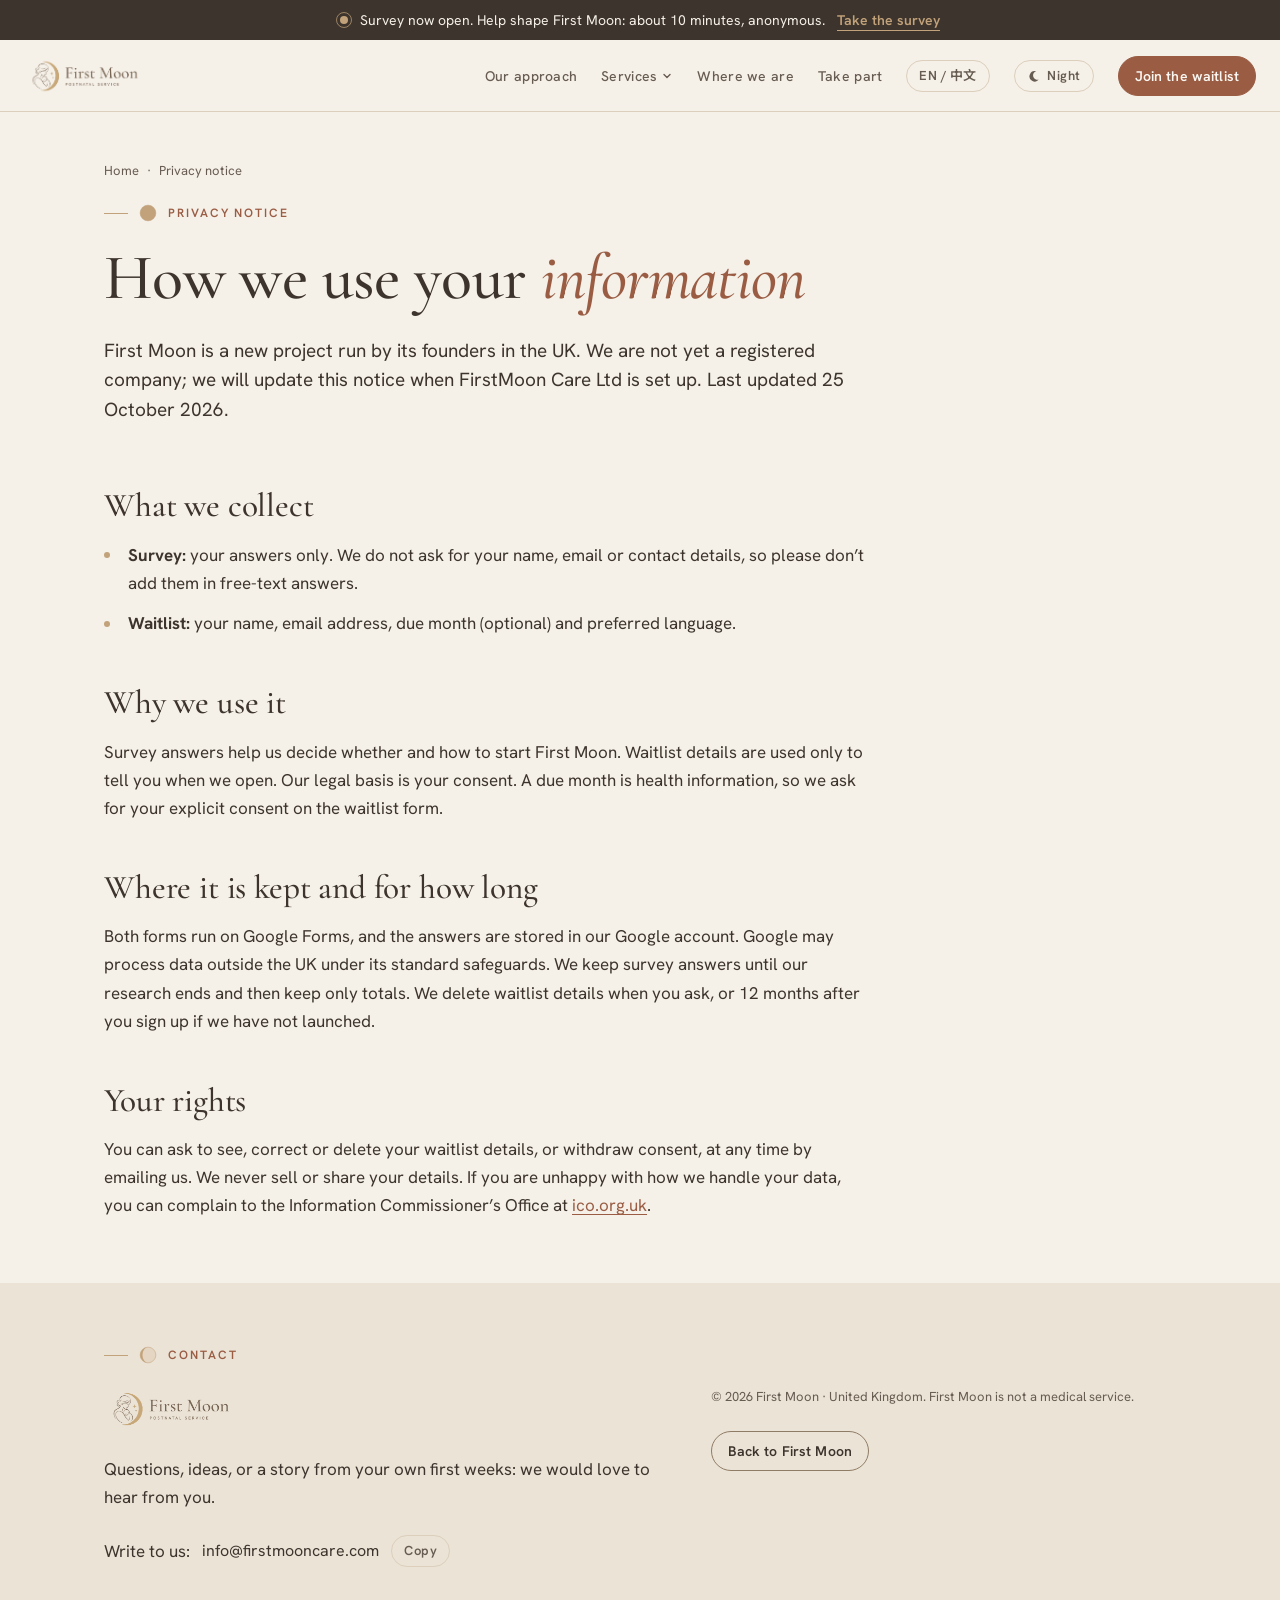
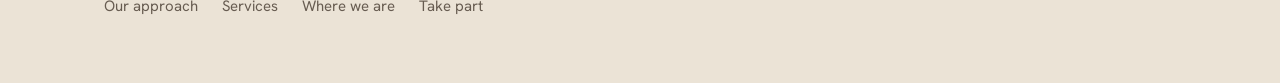
==== commit 3d252ff5: "Move the moon dial right and make Services a dropdown - The dial now sits as far right as it can whi" ====
--- a/privacy.html
+++ b/privacy.html
@@ -19,7 +19,18 @@
   <a class="logo" href="./" aria-label="First Moon, home"><img class="logo-day" src="assets/lockup-day.png" alt="First Moon — postnatal service" width="1019" height="338"><img class="logo-night" src="assets/lockup-night.png" alt="" width="1019" height="338" aria-hidden="true"></a>
   <nav class="nav" aria-label="Site">
     <a class="link" href="./#approach" data-i="nav_approach"></a>
-    <a class="link" href="./#services" data-i="nav_services"></a>
+    <div class="menu">
+      <button class="menu-btn" type="button" aria-expanded="false" aria-controls="svc-menu"><span data-i="nav_services"></span><svg viewBox="0 0 12 12" aria-hidden="true"><path d="M3 4.5l3 3 3-3" fill="none" stroke="currentColor" stroke-width="1.4" stroke-linecap="round" stroke-linejoin="round"/></svg></button>
+      <div class="menu-list" id="svc-menu">
+        <a class="all" href="./#services" data-i="cta_back"></a>
+        <a href="services/carer.html" data-i="sv_carer"></a>
+        <a href="services/meals.html" data-i="sv_meals"></a>
+        <a href="services/lactation.html" data-i="sv_lactation"></a>
+        <a href="services/workshop.html" data-i="sv_workshop"></a>
+        <a href="services/wellness.html" data-i="sv_wellness"></a>
+        <a href="services/stay.html" data-i="sv_stay"></a>
+      </div>
+    </div>
     <a class="link" href="./#where" data-i="nav_where"></a>
     <a class="link" href="./#takepart" data-i="nav_takepart"></a>
     <button class="pill lang" type="button" id="lang-btn" aria-label="Switch language">EN / 中文</button>
--- a/assets/site.css
+++ b/assets/site.css
@@ -66,6 +66,21 @@
 .bar nav { display: flex; align-items: center; gap: var(--space-6); }
 .bar nav a.link { color: var(--stone-soft); text-decoration: none; padding: var(--space-2) 0; transition: color .3s var(--ease); white-space: nowrap; }
 .bar nav a.link:hover, .bar nav a.link[aria-current="page"] { color: var(--clay); }
+/* the Services menu in the top bar */
+.menu { position: relative; }
+.menu-btn { all: unset; cursor: pointer; display: inline-flex; align-items: center; gap: 4px; color: var(--stone-soft); padding: var(--space-2) 0; white-space: nowrap; transition: color .3s var(--ease); }
+.menu-btn:hover, .menu.open .menu-btn, .menu-btn[aria-current="page"] { color: var(--clay); }
+.menu-btn:focus-visible { outline: 2px solid var(--clay); outline-offset: 4px; border-radius: 4px; }
+.menu-btn svg { width: 12px; height: 12px; display: block; transition: transform .3s var(--ease); }
+.menu.open .menu-btn svg { transform: rotate(180deg); }
+.menu-list { position: absolute; top: calc(100% + 8px); left: 50%; z-index: 60; min-width: 250px; display: grid; padding: 6px; background: var(--warm-white); border: 1px solid var(--sand); border-radius: var(--radius-md); box-shadow: 0 20px 40px -20px rgba(61, 53, 45, .35); opacity: 0; visibility: hidden; transform: translate(-50%, -4px); transition: opacity .2s var(--ease), transform .2s var(--ease), visibility 0s .2s; }
+.menu-list::before { content: ""; position: absolute; left: 0; right: 0; top: -12px; height: 12px; }
+.menu.open .menu-list { opacity: 1; visibility: visible; transform: translate(-50%, 0); transition: opacity .2s var(--ease), transform .2s var(--ease); }
+@media (hover: hover) { .menu:hover .menu-list { opacity: 1; visibility: visible; transform: translate(-50%, 0); transition: opacity .2s var(--ease), transform .2s var(--ease); } }
+.menu-list a { display: block; padding: 9px 14px; border-radius: var(--radius-sm); color: var(--stone); text-decoration: none; font-size: 14px; white-space: nowrap; transition: background-color .2s var(--ease), color .2s var(--ease); }
+.menu-list a:hover, .menu-list a:focus-visible { background: var(--oat); color: var(--clay); outline: none; }
+.menu-list a[aria-current="page"] { color: var(--clay); }
+.menu-list a.all { color: var(--stone-soft); margin-bottom: 4px; border-radius: var(--radius-sm) var(--radius-sm) 0 0; border-bottom: 1px solid var(--sand); }
 .pill { all: unset; cursor: pointer; white-space: nowrap; display: inline-flex; align-items: center; gap: 6px; padding: 7px 12px; border-radius: var(--radius-full); border: 1px solid var(--sand); color: var(--stone-soft); font-size: 13px; line-height: 16px; font-weight: 600; letter-spacing: .04em; transition: border-color .3s var(--ease), color .3s var(--ease); }
 .pill:hover { border-color: var(--line-strong); color: var(--stone); }
 .pill svg { width: 14px; height: 14px; display: block; }
@@ -191,7 +206,7 @@
   .bar { height: 64px; }
   .bar img { height: 34px; }
   .bar nav { gap: var(--space-3); }
-  .bar nav a.link { display: none; }
+  .bar nav a.link, .bar nav .menu { display: none; }
   .bar nav .theme { display: none; }
   .hero { padding-block: var(--space-8) var(--space-12); }
   .hero .grid, .two-col, .ask, .takepart, .contact { grid-template-columns: 1fr; gap: var(--space-8); }
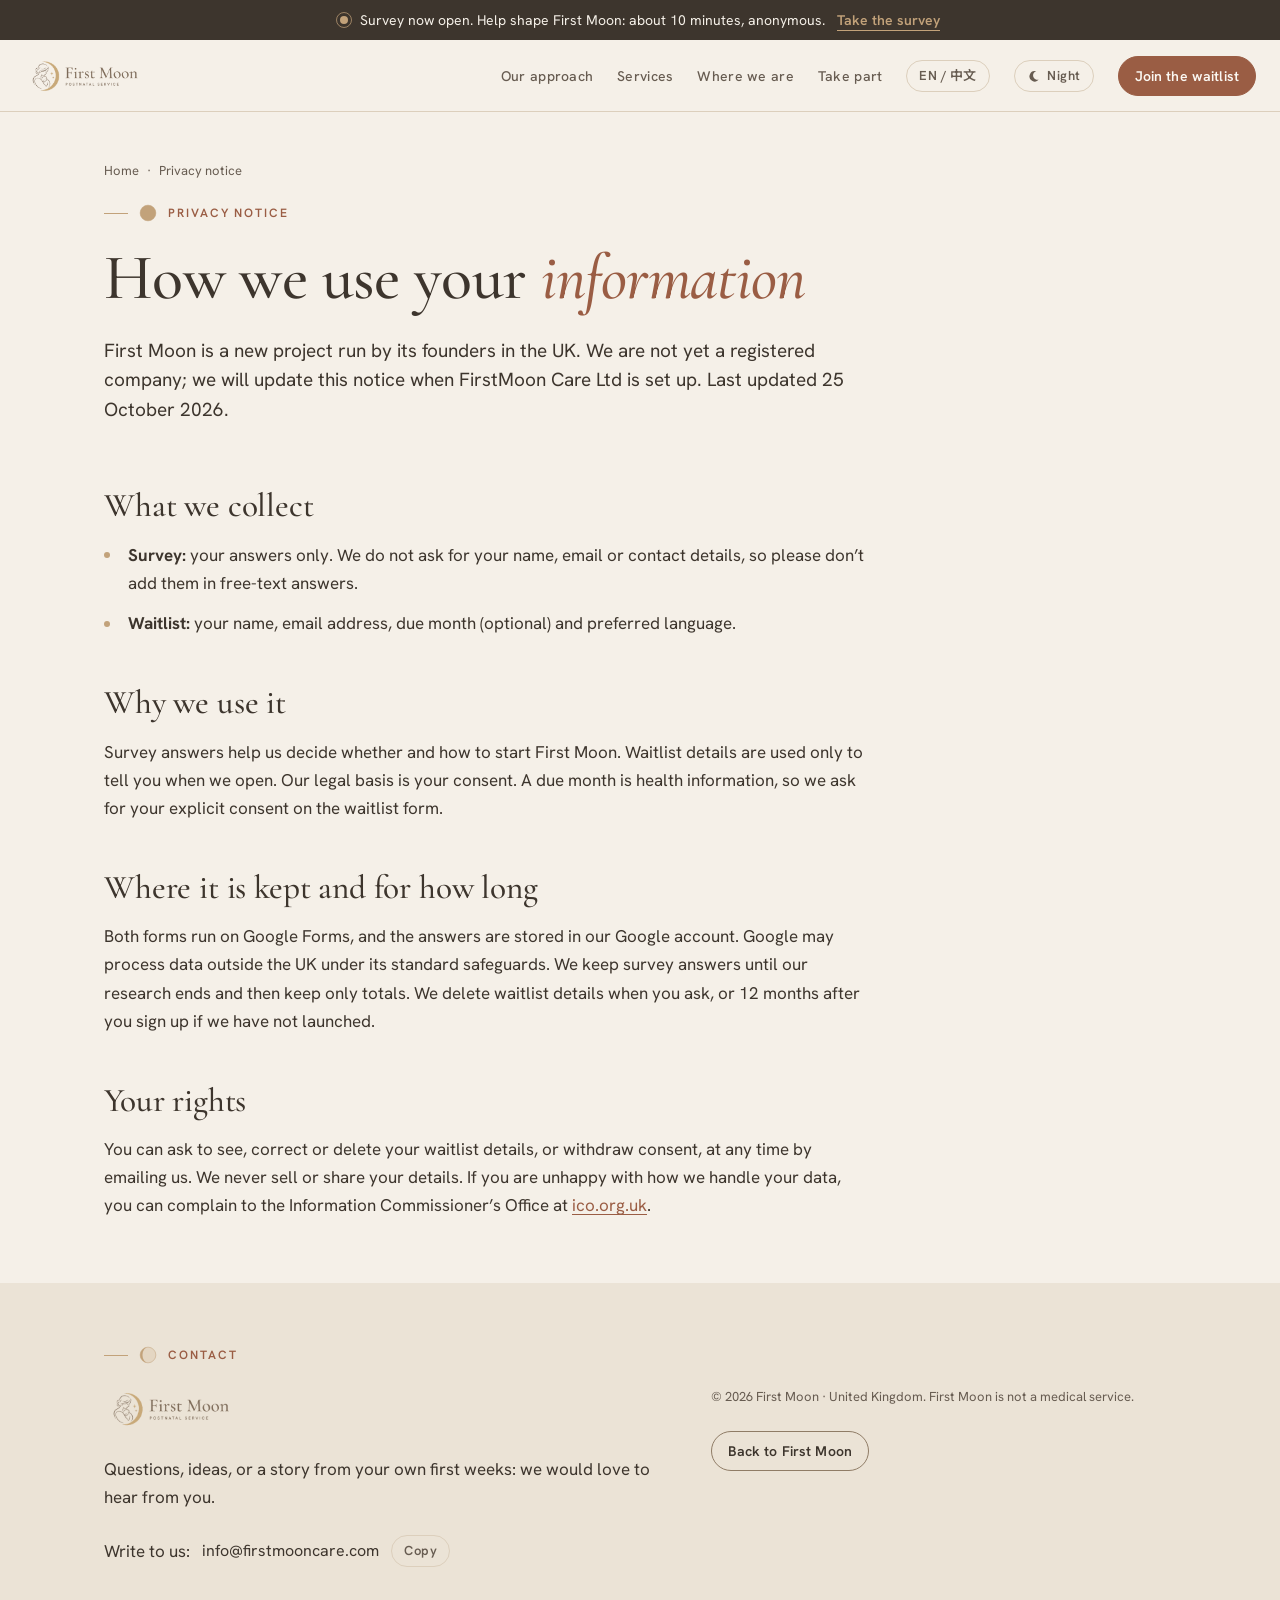
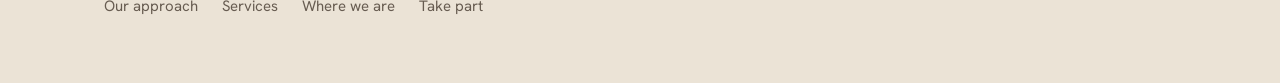
==== commit 5d71c779: "Optimise the site for search engines and link previews - Titles and descriptions for every page, in " ====
--- a/privacy.html
+++ b/privacy.html
@@ -1,53 +1,59 @@
 <!doctype html>
-<html lang="en" data-home="./">
+<html lang="en-GB" data-home="./">
 <head>
 <meta charset="utf-8">
 <meta name="viewport" content="width=device-width, initial-scale=1, viewport-fit=cover">
-<title>Privacy notice — First Moon</title>
-<meta name="description" content="How First Moon uses the information you give us in the survey and on the waitlist.">
+<title>Privacy notice | First Moon 初月</title>
+<meta name="description" content="How First Moon uses the information you give us in the survey and on the waitlist: what we collect, why, where it is kept, and your rights.">
+<link rel="alternate" hreflang="en" href="https://firstmooncare.com/privacy.html">
+<link rel="alternate" hreflang="zh" href="https://firstmooncare.com/privacy.html?lang=zh">
+<link rel="alternate" hreflang="x-default" href="https://firstmooncare.com/privacy.html">
+<script>/* canonical: this page, in the language its address asks for */(function(){var z=/[?&]lang=zh(&|$)/.test(location.search),a=document.querySelector('link[hreflang="'+(z?'zh':'en')+'"]'),c=document.createElement('link');c.rel='canonical';c.href=a.href;document.head.appendChild(c);if(z)document.documentElement.lang='zh-Hant';})();</script>
+<meta name="theme-color" content="#F5F0E8">
+<meta property="og:type" content="website">
+<meta property="og:site_name" content="First Moon 初月">
+<meta property="og:locale" content="en_GB">
+<meta property="og:url" content="https://firstmooncare.com/privacy.html">
+<meta property="og:title" content="Privacy notice | First Moon 初月">
+<meta property="og:description" content="How First Moon uses the information you give us in the survey and on the waitlist: what we collect, why, where it is kept, and your rights.">
+<meta property="og:image" content="https://firstmooncare.com/assets/og-image.jpg">
+<meta property="og:image:width" content="1200">
+<meta property="og:image:height" content="630">
+<meta property="og:image:alt" content="First Moon 初月: Because every new mother deserves rest. Postnatal care at home in the UK.">
+<meta name="twitter:card" content="summary_large_image">
 <link rel="preconnect" href="https://fonts.googleapis.com">
 <link rel="preconnect" href="https://fonts.gstatic.com" crossorigin>
 <link rel="stylesheet" href="https://fonts.googleapis.com/css2?family=Cormorant+Garamond:ital,wght@0,400;0,500;0,600;1,400;1,500&family=Hanken+Grotesk:wght@400;500;600&family=Noto+Serif+TC:wght@400;600&family=Noto+Sans+TC:wght@400;500&display=swap">
 <link rel="stylesheet" href="assets/site.css">
 <link rel="icon" type="image/png" href="assets/favicon.png">
 <link rel="apple-touch-icon" href="assets/apple-touch-icon.png">
+<script type="application/ld+json">{ "@context": "https://schema.org", "@type": "BreadcrumbList", "itemListElement": [ { "@type": "ListItem", "position": 1, "name": "First Moon", "item": "https://firstmooncare.com/" }, { "@type": "ListItem", "position": 2, "name": "Privacy notice", "item": "https://firstmooncare.com/privacy.html" } ] }</script>
 </head>
 <body>
 <div class="rp" id="rp" aria-hidden="true"></div>
-<div class="announce" role="region" aria-label="Announcement"><span class="live" aria-hidden="true"></span><span data-i="announce"></span><a data-href="survey" href="./#takepart" data-i="announce_cta"></a></div>
+<div class="announce" role="region" aria-label="Announcement"><span class="live" aria-hidden="true"></span><span data-i="announce">Survey now open. Help shape First Moon: about 10 minutes, anonymous.</span><a data-href="survey" href="./#takepart" data-i="announce_cta">Take the survey</a></div>
 <header class="bar">
-  <a class="logo" href="./" aria-label="First Moon, home"><img class="logo-day" src="assets/lockup-day.png" alt="First Moon — postnatal service" width="1019" height="338"><img class="logo-night" src="assets/lockup-night.png" alt="" width="1019" height="338" aria-hidden="true"></a>
+  <a class="logo" href="./" aria-label="First Moon, home"><img class="logo-day" src="assets/lockup-day.png" alt="First Moon — postnatal service" width="398" height="132"><img class="logo-night" src="assets/lockup-night.png" alt="" width="398" height="132" aria-hidden="true" loading="lazy" decoding="async"></a>
   <nav class="nav" aria-label="Site">
-    <a class="link" href="./#approach" data-i="nav_approach"></a>
-    <div class="menu">
-      <button class="menu-btn" type="button" aria-expanded="false" aria-controls="svc-menu"><span data-i="nav_services"></span><svg viewBox="0 0 12 12" aria-hidden="true"><path d="M3 4.5l3 3 3-3" fill="none" stroke="currentColor" stroke-width="1.4" stroke-linecap="round" stroke-linejoin="round"/></svg></button>
-      <div class="menu-list" id="svc-menu">
-        <a class="all" href="./#services" data-i="cta_back"></a>
-        <a href="services/carer.html" data-i="sv_carer"></a>
-        <a href="services/meals.html" data-i="sv_meals"></a>
-        <a href="services/lactation.html" data-i="sv_lactation"></a>
-        <a href="services/workshop.html" data-i="sv_workshop"></a>
-        <a href="services/wellness.html" data-i="sv_wellness"></a>
-        <a href="services/stay.html" data-i="sv_stay"></a>
-      </div>
-    </div>
-    <a class="link" href="./#where" data-i="nav_where"></a>
-    <a class="link" href="./#takepart" data-i="nav_takepart"></a>
+    <a class="link" href="./#approach" data-i="nav_approach">Our approach</a>
+    <a class="link" href="./#services" data-i="nav_services">Services</a>
+    <a class="link" href="./#where" data-i="nav_where">Where we are</a>
+    <a class="link" href="./#takepart" data-i="nav_takepart">Take part</a>
     <button class="pill lang" type="button" id="lang-btn" aria-label="Switch language">EN / 中文</button>
-    <button class="pill theme" type="button" id="theme-btn" aria-pressed="false"><svg viewBox="0 0 16 16" aria-hidden="true"><path d="M10.5 2.5a6 6 0 1 0 3 9.6A5 5 0 0 1 10.5 2.5z" fill="currentColor"/></svg><span data-i="theme_night"></span></button>
-    <a class="btn small" data-href="waitlist" href="./#waitlist" data-i="nav_waitlist"></a>
+    <button class="pill theme" type="button" id="theme-btn" aria-pressed="false"><svg viewBox="0 0 16 16" aria-hidden="true"><path d="M10.5 2.5a6 6 0 1 0 3 9.6A5 5 0 0 1 10.5 2.5z" fill="currentColor"/></svg><span data-i="theme_night">Night</span></button>
+    <a class="btn small" data-href="waitlist" href="./#waitlist" data-i="nav_waitlist">Join the waitlist</a>
   </nav>
 </header>
 
 <main>
   <section class="hero wrap doc-hero">
     <div class="col">
-      <p class="breadcrumb"><a href="./" data-i="crumb_home"></a><span data-i="privacy_title"></span></p>
+      <p class="breadcrumb"><a href="./" data-i="crumb_home">Home</a><span data-i="privacy_title">Privacy notice</span></p>
       <div>
-        <p class="eyebrow label"><svg class="ph" viewBox="-102 -102 204 204" aria-hidden="true"><circle class="shade" r="100"></circle><path class="lit" data-p="0.5"></path><circle class="rim" r="100"></circle></svg><span data-i="privacy_title"></span></p>
-        <h1 class="display" data-i="title_html" data-html></h1>
+        <p class="eyebrow label"><svg class="ph" viewBox="-102 -102 204 204" aria-hidden="true"><circle class="shade" r="100"></circle><path class="lit" data-p="0.5"></path><circle class="rim" r="100"></circle></svg><span data-i="privacy_title">Privacy notice</span></p>
+        <h1 class="display" data-i="title_html" data-html>How we use your <em>information</em></h1>
       </div>
-      <p class="lede" data-i="lede"></p>
+      <p class="lede" data-i="lede">First Moon is a new project run by its founders in the UK. We are not yet a registered company; we will update this notice when FirstMoon Care Ltd is set up. Last updated 25 October 2026.</p>
     </div>
   </section>
 
@@ -85,22 +91,22 @@
 
 <footer class="section band" id="contact">
   <div class="wrap">
-    <p class="eyebrow label"><svg class="ph" viewBox="-102 -102 204 204" aria-hidden="true"><circle class="shade" r="100"></circle><path class="lit" data-p="0.875"></path><circle class="rim" r="100"></circle></svg><span data-i="contact_eyebrow"></span></p>
+    <p class="eyebrow label"><svg class="ph" viewBox="-102 -102 204 204" aria-hidden="true"><circle class="shade" r="100"></circle><path class="lit" data-p="0.875"></path><circle class="rim" r="100"></circle></svg><span data-i="contact_eyebrow">Contact</span></p>
     <div class="contact">
       <div class="col">
-        <div class="foot-logo"><img class="logo-day" src="assets/lockup-day.png" alt="First Moon — postnatal service" width="1019" height="338"><img class="logo-night" src="assets/lockup-night.png" alt="" aria-hidden="true" width="1019" height="338"></div>
-        <p class="body" data-i="contact_p"></p>
-        <p class="email body"><span data-i="contact_label"></span> <code data-email></code><button class="pill" type="button" id="copy-btn" data-i="copy"></button></p>
+        <div class="foot-logo"><img class="logo-day" src="assets/lockup-day.png" alt="First Moon — postnatal service" width="398" height="132" loading="lazy" decoding="async"><img class="logo-night" src="assets/lockup-night.png" alt="" aria-hidden="true" width="398" height="132" loading="lazy" decoding="async"></div>
+        <p class="body" data-i="contact_p">Questions, ideas, or a story from your own first weeks: we would love to hear from you.</p>
+        <p class="email body"><span data-i="contact_label">Write to us:</span> <code data-email>info@firstmooncare.com</code><button class="pill" type="button" id="copy-btn" data-i="copy">Copy</button></p>
         <ul class="foot-links">
-          <li><a href="./#approach" data-i="nav_approach"></a></li>
-          <li><a href="./#services" data-i="nav_services"></a></li>
-          <li><a href="./#where" data-i="nav_where"></a></li>
-          <li><a href="./#takepart" data-i="nav_takepart"></a></li>
+          <li><a href="./#approach" data-i="nav_approach">Our approach</a></li>
+          <li><a href="./#services" data-i="nav_services">Services</a></li>
+          <li><a href="./#where" data-i="nav_where">Where we are</a></li>
+          <li><a href="./#takepart" data-i="nav_takepart">Take part</a></li>
         </ul>
       </div>
       <div class="col">
-                <p class="legal" data-i="legal"></p>
-        <a class="btn ghost small" href="./" data-i="back_home" style="justify-self:start"></a>
+                <p class="legal" data-i="legal">© 2026 First Moon · United Kingdom. First Moon is not a medical service.</p>
+        <a class="btn ghost small" href="./" data-i="back_home" style="justify-self:start">Back to First Moon</a>
       </div>
     </div>
   </div>
@@ -108,6 +114,7 @@
 
 <script src="assets/config.js"></script>
 <script>window.FM_I18N = {
+  head: {"en":{"title":"Privacy notice | First Moon 初月","description":"How First Moon uses the information you give us in the survey and on the waitlist: what we collect, why, where it is kept, and your rights."},"zh":{"title":"隱私權聲明｜初月 First Moon","description":"初月如何使用您在問卷與候補名單中提供的資料：收集哪些資料、使用目的、儲存地點與期限，以及您的權利。"}},
   title: { en: 'Privacy notice', zh: '隱私權聲明' },
   en: {
     title_html: 'How we use your <em>information</em>',
